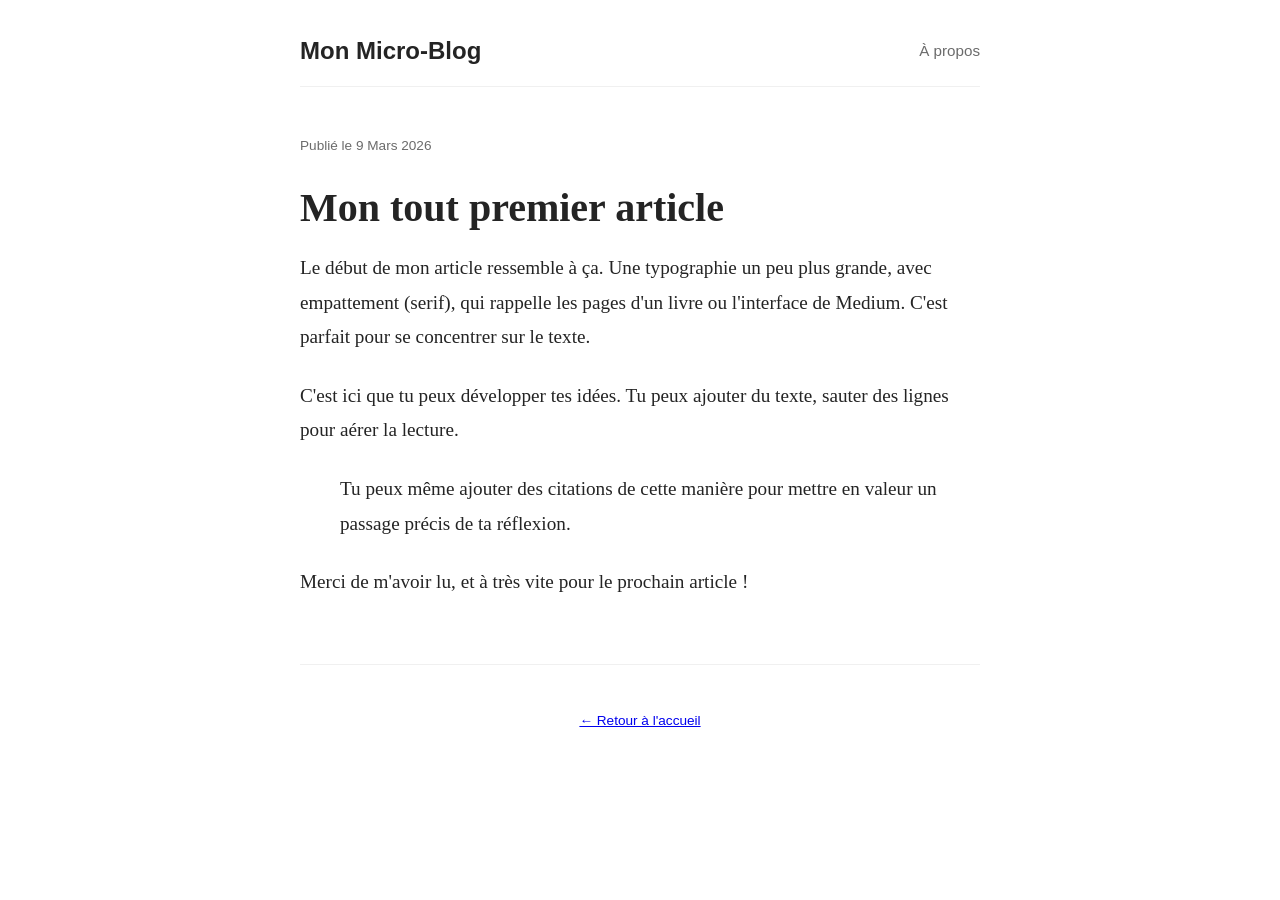
==== article-1.html @ fb7dea21 "Add files via upload" ====
<!DOCTYPE html>
<html lang="fr">
<head>
    <meta charset="UTF-8">
    <meta name="viewport" content="width=device-width, initial-scale=1.0">
    <title>Mon tout premier article - Mon Micro-Blog</title>
    <link rel="stylesheet" href="style.css">
</head>
<body>
    <div class="container">
        <header>
            <h1><a href="index.html">Mon Micro-Blog</a></h1>
            <nav>
                <a href="index.html#about">À propos</a>
            </nav>
        </header>

        <main class="article-content">
            <div class="post-meta">Publié le 9 Mars 2026</div>
            <h1>Mon tout premier article</h1>
            
            <p>Le début de mon article ressemble à ça. Une typographie un peu plus grande, avec empattement (serif), qui rappelle les pages d'un livre ou l'interface de Medium. C'est parfait pour se concentrer sur le texte.</p>

            <p>C'est ici que tu peux développer tes idées. Tu peux ajouter du texte, sauter des lignes pour aérer la lecture.</p>

            <blockquote>
                <p>Tu peux même ajouter des citations de cette manière pour mettre en valeur un passage précis de ta réflexion.</p>
            </blockquote>

            <p>Merci de m'avoir lu, et à très vite pour le prochain article !</p>
        </main>

        <footer>
            <p><a href="index.html">← Retour à l'accueil</a></p>
        </footer>
    </div>
</body>
</html>
---- style.css ----
/* style.css */
:root {
    --text-color: #242424;
    --meta-color: #6B6B6B;
    --bg-color: #FFFFFF;
    --link-color: #1A8917; /* Vert façon Medium */
}

body {
    font-family: -apple-system, BlinkMacSystemFont, "Segoe UI", Roboto, Helvetica, Arial, sans-serif;
    color: var(--text-color);
    background-color: var(--bg-color);
    line-height: 1.6;
    margin: 0;
    padding: 0;
}

/* Conteneur principal centré */
.container {
    max-width: 680px; /* Largeur idéale pour la lecture */
    margin: 0 auto;
    padding: 2rem 1.5rem;
}

header {
    display: flex;
    justify-content: space-between;
    align-items: center;
    border-bottom: 1px solid #f0f0f0;
    padding-bottom: 1rem;
    margin-bottom: 3rem;
}

header h1 {
    font-size: 1.5rem;
    margin: 0;
}

header h1 a {
    text-decoration: none;
    color: var(--text-color);
}

nav a {
    text-decoration: none;
    color: var(--meta-color);
    margin-left: 1rem;
    font-size: 0.95rem;
}

nav a:hover {
    color: var(--text-color);
}

/* Articles sur l'accueil */
.post-preview {
    margin-bottom: 3rem;
}

.post-meta {
    font-size: 0.85rem;
    color: var(--meta-color);
    margin-bottom: 0.5rem;
}

.post-preview h2 {
    font-size: 1.8rem;
    margin: 0 0 0.5rem 0;
    font-family: Georgia, Cambria, "Times New Roman", Times, serif; /* Typo serif pour les titres d'articles */
}

.post-preview a {
    text-decoration: none;
    color: var(--text-color);
}

.post-preview p {
    color: var(--meta-color);
    font-size: 1.1rem;
    margin-top: 0;
}

/* Section À propos */
.about-section {
    background-color: #f9f9f9;
    padding: 2rem;
    border-radius: 8px;
    margin-top: 4rem;
}

.about-section h2 {
    margin-top: 0;
    font-size: 1.2rem;
}

/* Page Article */
.article-content h1 {
    font-family: Georgia, Cambria, "Times New Roman", Times, serif;
    font-size: 2.5rem;
    line-height: 1.2;
    margin-bottom: 0.5rem;
}

.article-content p {
    font-family: Georgia, Cambria, "Times New Roman", Times, serif;
    font-size: 1.2rem;
    line-height: 1.8;
    margin-bottom: 1.5rem;
}

footer {
    text-align: center;
    margin-top: 4rem;
    padding-top: 2rem;
    border-top: 1px solid #f0f0f0;
    color: var(--meta-color);
    font-size: 0.85rem;
}
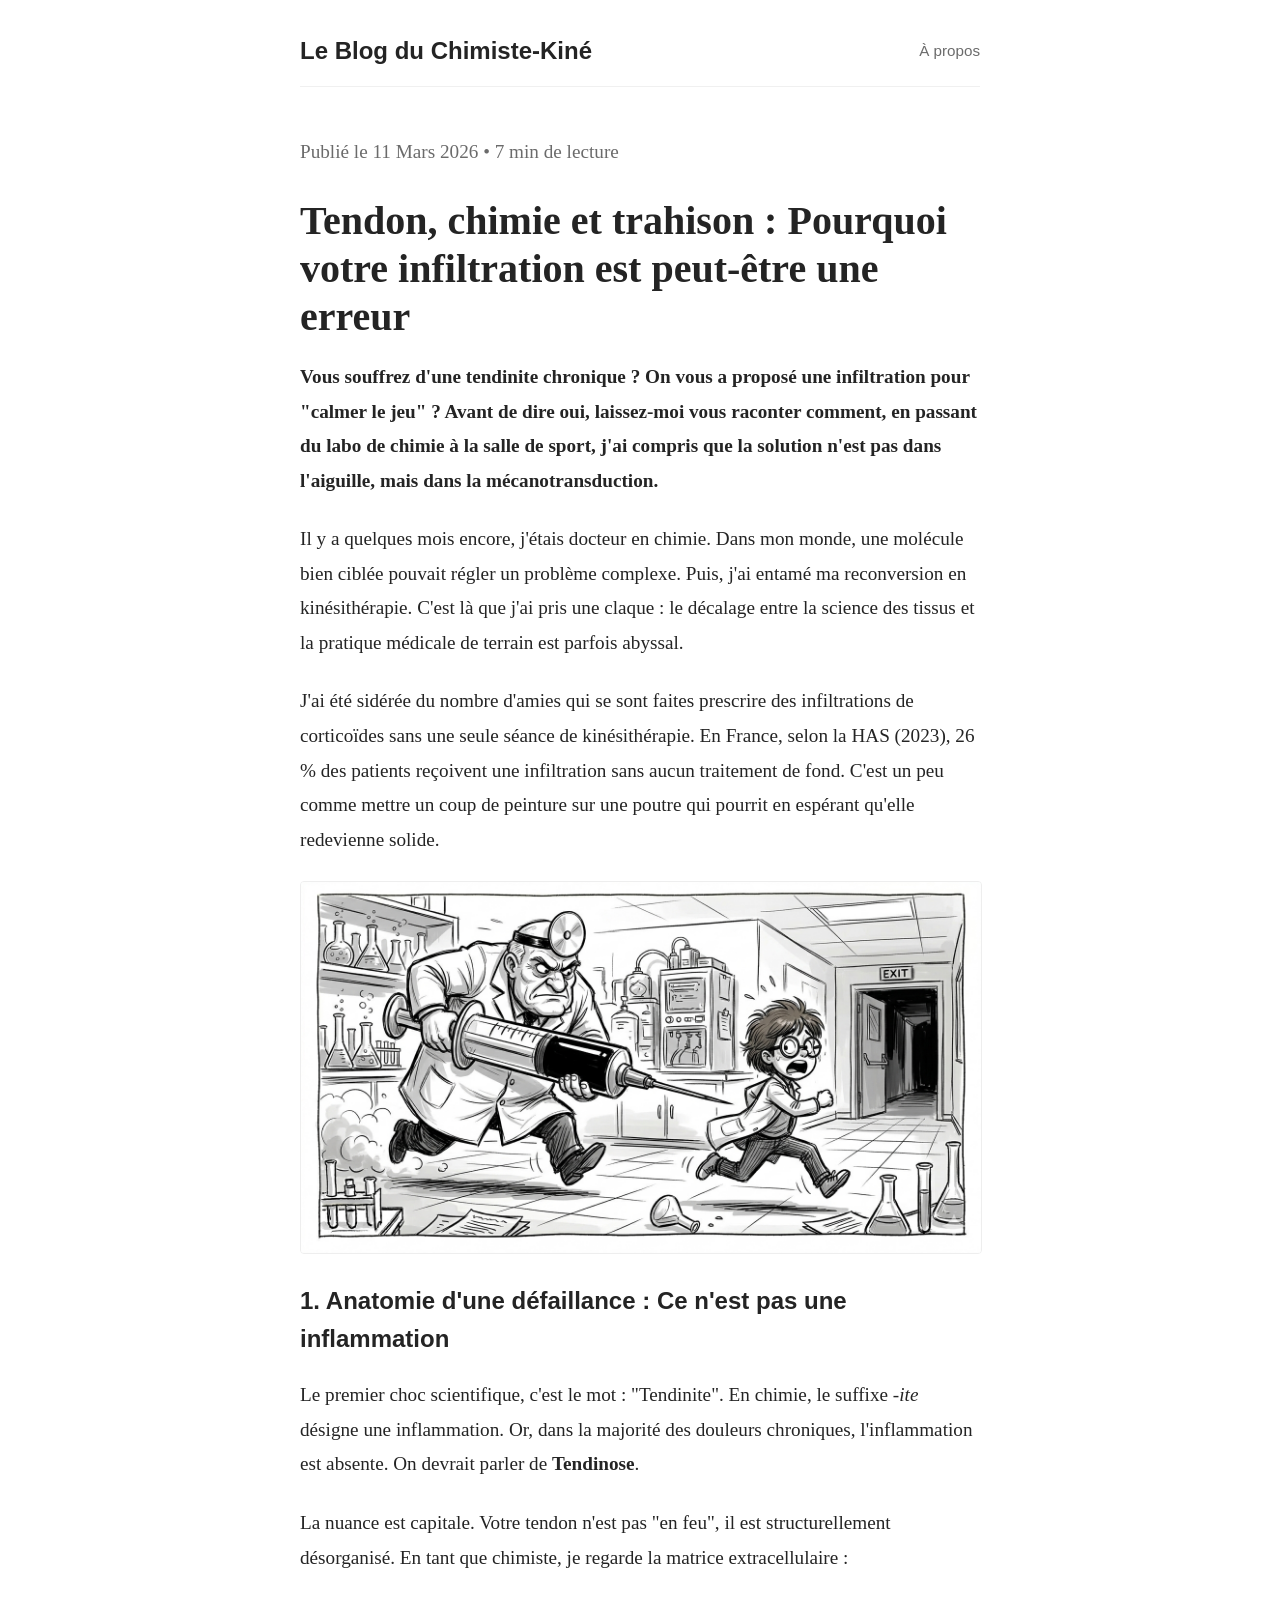
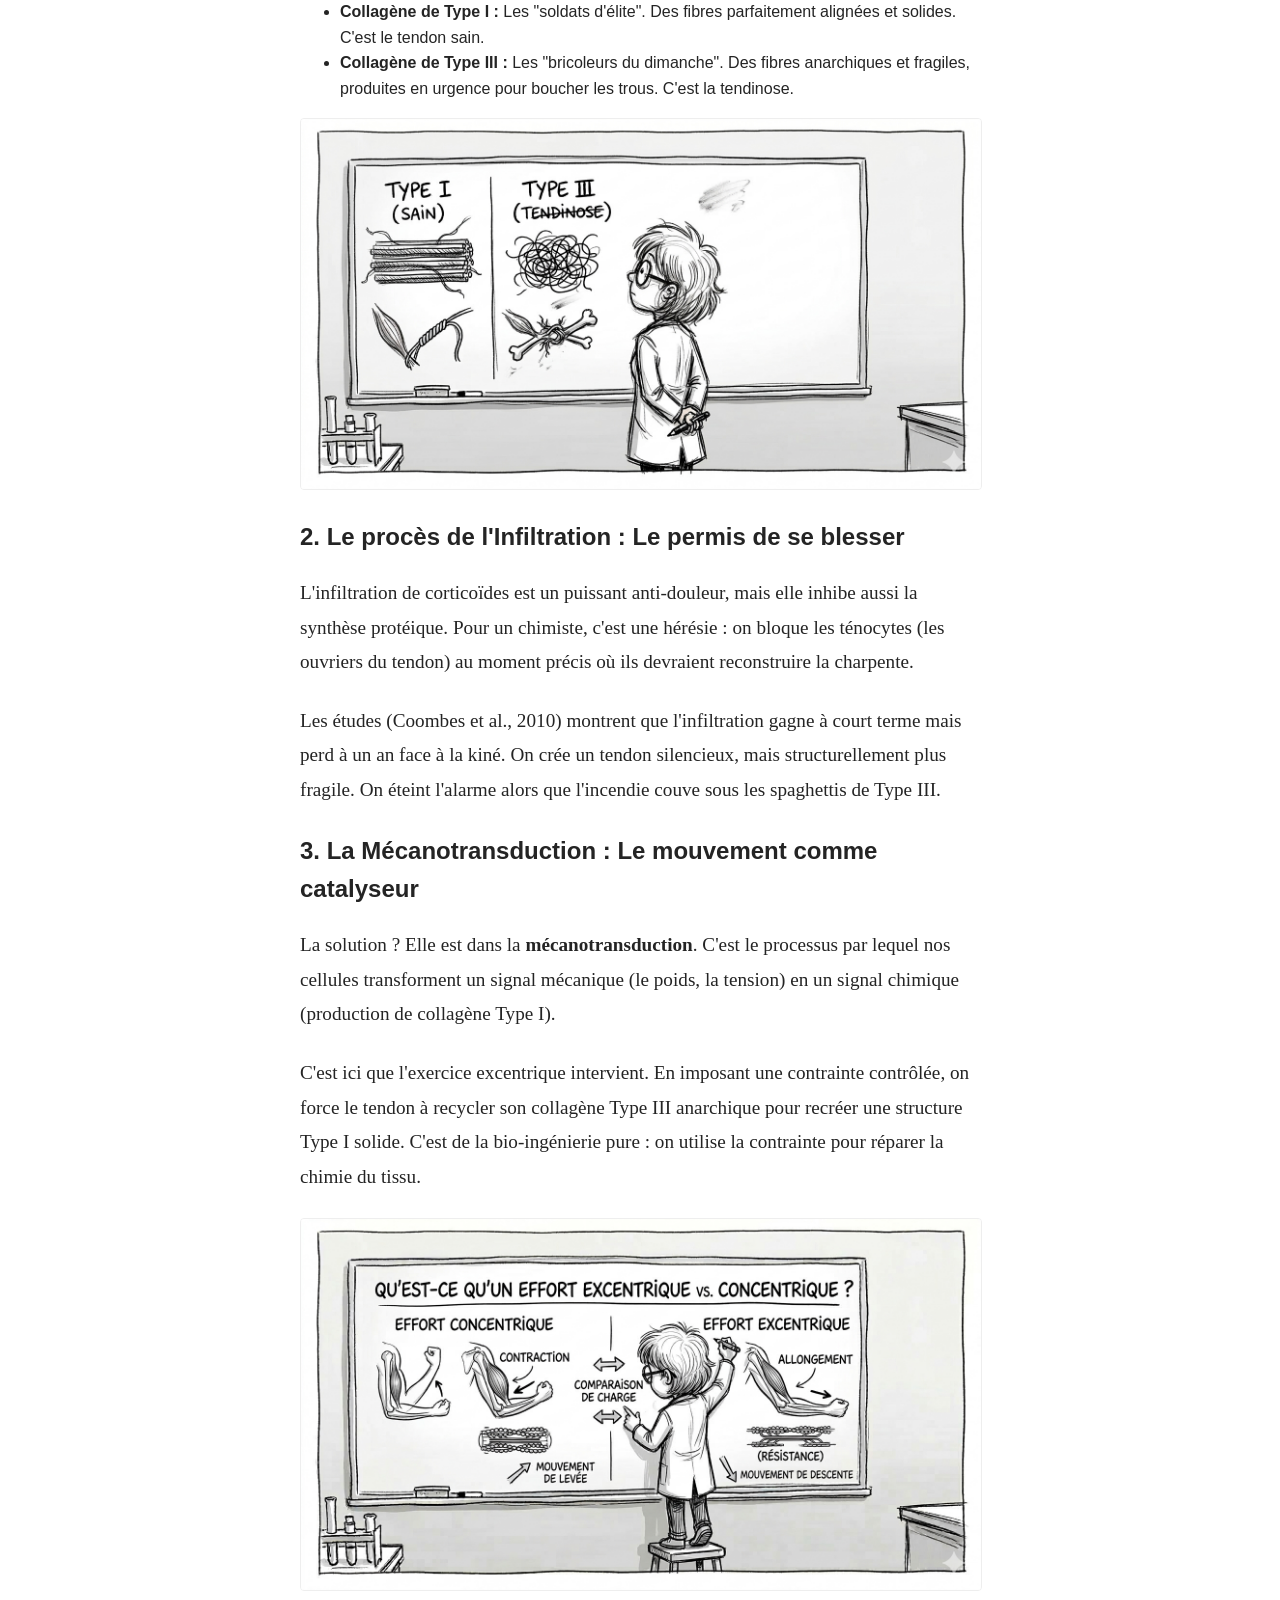
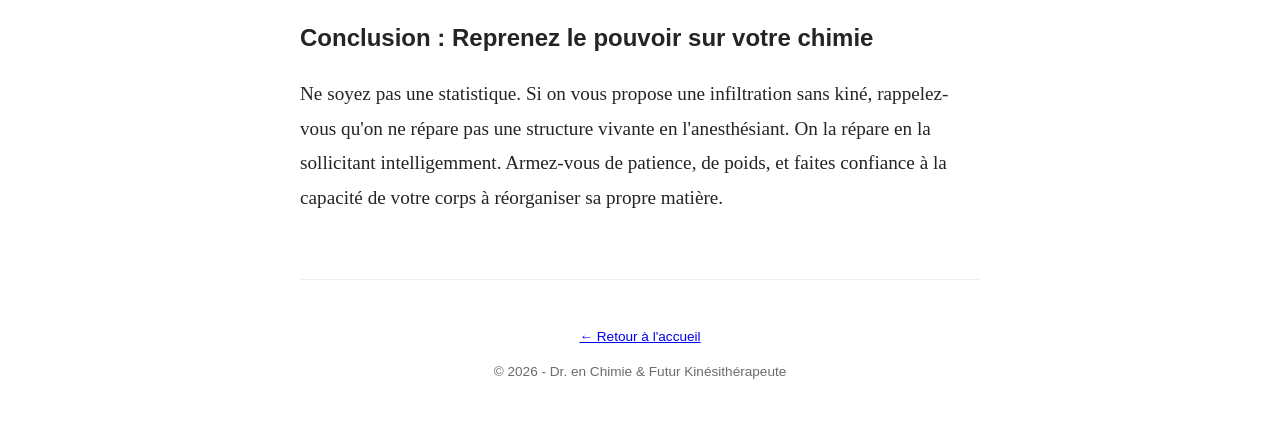
==== commit ec7d7aeb: "Add files via upload" ====
--- a/article-1.html
+++ b/article-1.html
@@ -3,35 +3,67 @@
 <head>
     <meta charset="UTF-8">
     <meta name="viewport" content="width=device-width, initial-scale=1.0">
-    <title>Mon tout premier article - Mon Micro-Blog</title>
+    <title>Tendinite ou Tendinose ? - Le Blog du Chimiste-Kiné</title>
     <link rel="stylesheet" href="style.css">
 </head>
 <body>
     <div class="container">
         <header>
-            <h1><a href="index.html">Mon Micro-Blog</a></h1>
+            <h1><a href="index.html">Le Blog du Chimiste-Kiné</a></h1>
             <nav>
                 <a href="index.html#about">À propos</a>
             </nav>
         </header>
 
         <main class="article-content">
-            <div class="post-meta">Publié le 9 Mars 2026</div>
-            <h1>Mon tout premier article</h1>
+            <p class="post-meta">Publié le 11 Mars 2026 • 7 min de lecture</p>
+            <h1>Tendon, chimie et trahison : Pourquoi votre infiltration est peut-être une erreur</h1>
             
-            <p>Le début de mon article ressemble à ça. Une typographie un peu plus grande, avec empattement (serif), qui rappelle les pages d'un livre ou l'interface de Medium. C'est parfait pour se concentrer sur le texte.</p>
+            <p><strong>Vous souffrez d'une tendinite chronique ? On vous a proposé une infiltration pour "calmer le jeu" ? Avant de dire oui, laissez-moi vous raconter comment, en passant du labo de chimie à la salle de sport, j'ai compris que la solution n'est pas dans l'aiguille, mais dans la mécanotransduction.</strong></p>
 
-            <p>C'est ici que tu peux développer tes idées. Tu peux ajouter du texte, sauter des lignes pour aérer la lecture.</p>
+            <p>Il y a quelques mois encore, j'étais docteur en chimie. Dans mon monde, une molécule bien ciblée pouvait régler un problème complexe. Puis, j'ai entamé ma reconversion en kinésithérapie. C'est là que j'ai pris une claque : le décalage entre la science des tissus et la pratique médicale de terrain est parfois abyssal.</p>
 
-            <blockquote>
-                <p>Tu peux même ajouter des citations de cette manière pour mettre en valeur un passage précis de ta réflexion.</p>
-            </blockquote>
+            <p>J'ai été sidérée du nombre d'amies qui se sont faites prescrire des infiltrations de corticoïdes sans une seule séance de kinésithérapie. En France, selon la HAS (2023), 26 % des patients reçoivent une infiltration sans aucun traitement de fond. C'est un peu comme mettre un coup de peinture sur une poutre qui pourrit en espérant qu'elle redevienne solide.</p>
 
-            <p>Merci de m'avoir lu, et à très vite pour le prochain article !</p>
+            <div class="stripe-comic">
+                <img src="stripe_docteur_seringue.png" alt="Stripe : Le docteur et la seringue magique" style="width:100%; border: 1px solid #eee; border-radius: 4px;">
+            </div>
+
+            <h2>1. Anatomie d'une défaillance : Ce n'est pas une inflammation</h2>
+            <p>Le premier choc scientifique, c'est le mot : "Tendinite". En chimie, le suffixe <em>-ite</em> désigne une inflammation. Or, dans la majorité des douleurs chroniques, l'inflammation est absente. On devrait parler de <strong>Tendinose</strong>.</p>
+            
+            <p>La nuance est capitale. Votre tendon n'est pas "en feu", il est structurellement désorganisé. En tant que chimiste, je regarde la matrice extracellulaire :</p>
+            
+            <ul>
+                <li><strong>Collagène de Type I :</strong> Les "soldats d'élite". Des fibres parfaitement alignées et solides. C'est le tendon sain.</li>
+                <li><strong>Collagène de Type III :</strong> Les "bricoleurs du dimanche". Des fibres anarchiques et fragiles, produites en urgence pour boucher les trous. C'est la tendinose.</li>
+            </ul>
+
+            <div class="stripe-comic">
+                <img src="stripe_collagene.png" alt="Schéma collagène Type I vs III" style="width:100%; border: 1px solid #eee; border-radius: 4px;">
+            </div>
+
+            <h2>2. Le procès de l'Infiltration : Le permis de se blesser</h2>
+            <p>L'infiltration de corticoïdes est un puissant anti-douleur, mais elle inhibe aussi la synthèse protéique. Pour un chimiste, c'est une hérésie : on bloque les ténocytes (les ouvriers du tendon) au moment précis où ils devraient reconstruire la charpente.</p>
+            
+            <p>Les études (Coombes et al., 2010) montrent que l'infiltration gagne à court terme mais perd à un an face à la kiné. On crée un tendon silencieux, mais structurellement plus fragile. On éteint l'alarme alors que l'incendie couve sous les spaghettis de Type III.</p>
+
+            <h2>3. La Mécanotransduction : Le mouvement comme catalyseur</h2>
+            <p>La solution ? Elle est dans la <strong>mécanotransduction</strong>. C'est le processus par lequel nos cellules transforment un signal mécanique (le poids, la tension) en un signal chimique (production de collagène Type I).</p>
+            
+            <p>C'est ici que l'exercice excentrique intervient. En imposant une contrainte contrôlée, on force le tendon à recycler son collagène Type III anarchique pour recréer une structure Type I solide. C'est de la bio-ingénierie pure : on utilise la contrainte pour réparer la chimie du tissu.</p>
+
+            <div class="stripe-comic">
+                 <img src="stripe_exercice_excentrique.png" alt="Stripe : Le tendon qui s'entraîne" style="width:100%; border: 1px solid #eee; border-radius: 4px;">
+            </div>
+
+            <h2>Conclusion : Reprenez le pouvoir sur votre chimie</h2>
+            <p>Ne soyez pas une statistique. Si on vous propose une infiltration sans kiné, rappelez-vous qu'on ne répare pas une structure vivante en l'anesthésiant. On la répare en la sollicitant intelligemment. Armez-vous de patience, de poids, et faites confiance à la capacité de votre corps à réorganiser sa propre matière.</p>
         </main>
 
         <footer>
             <p><a href="index.html">← Retour à l'accueil</a></p>
+            <p>&copy; 2026 - Dr. en Chimie & Futur Kinésithérapeute</p>
         </footer>
     </div>
 </body>
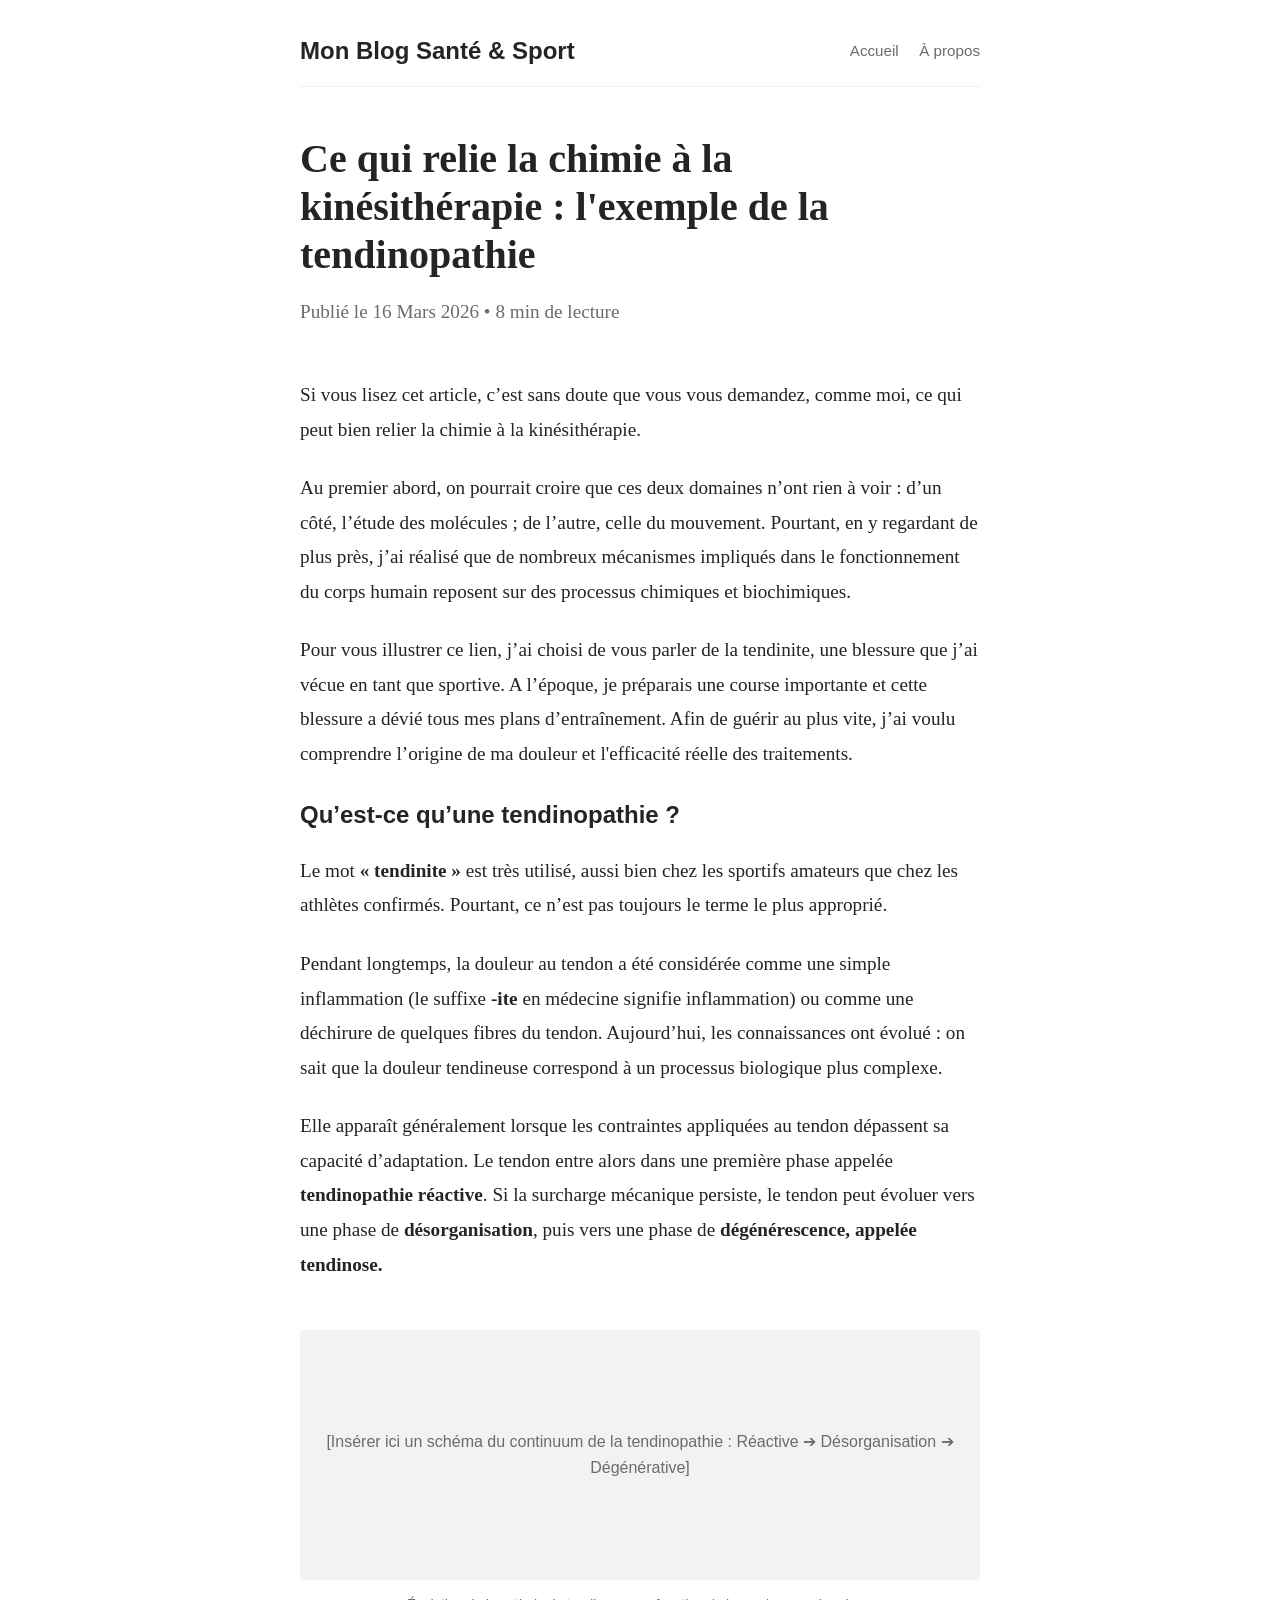
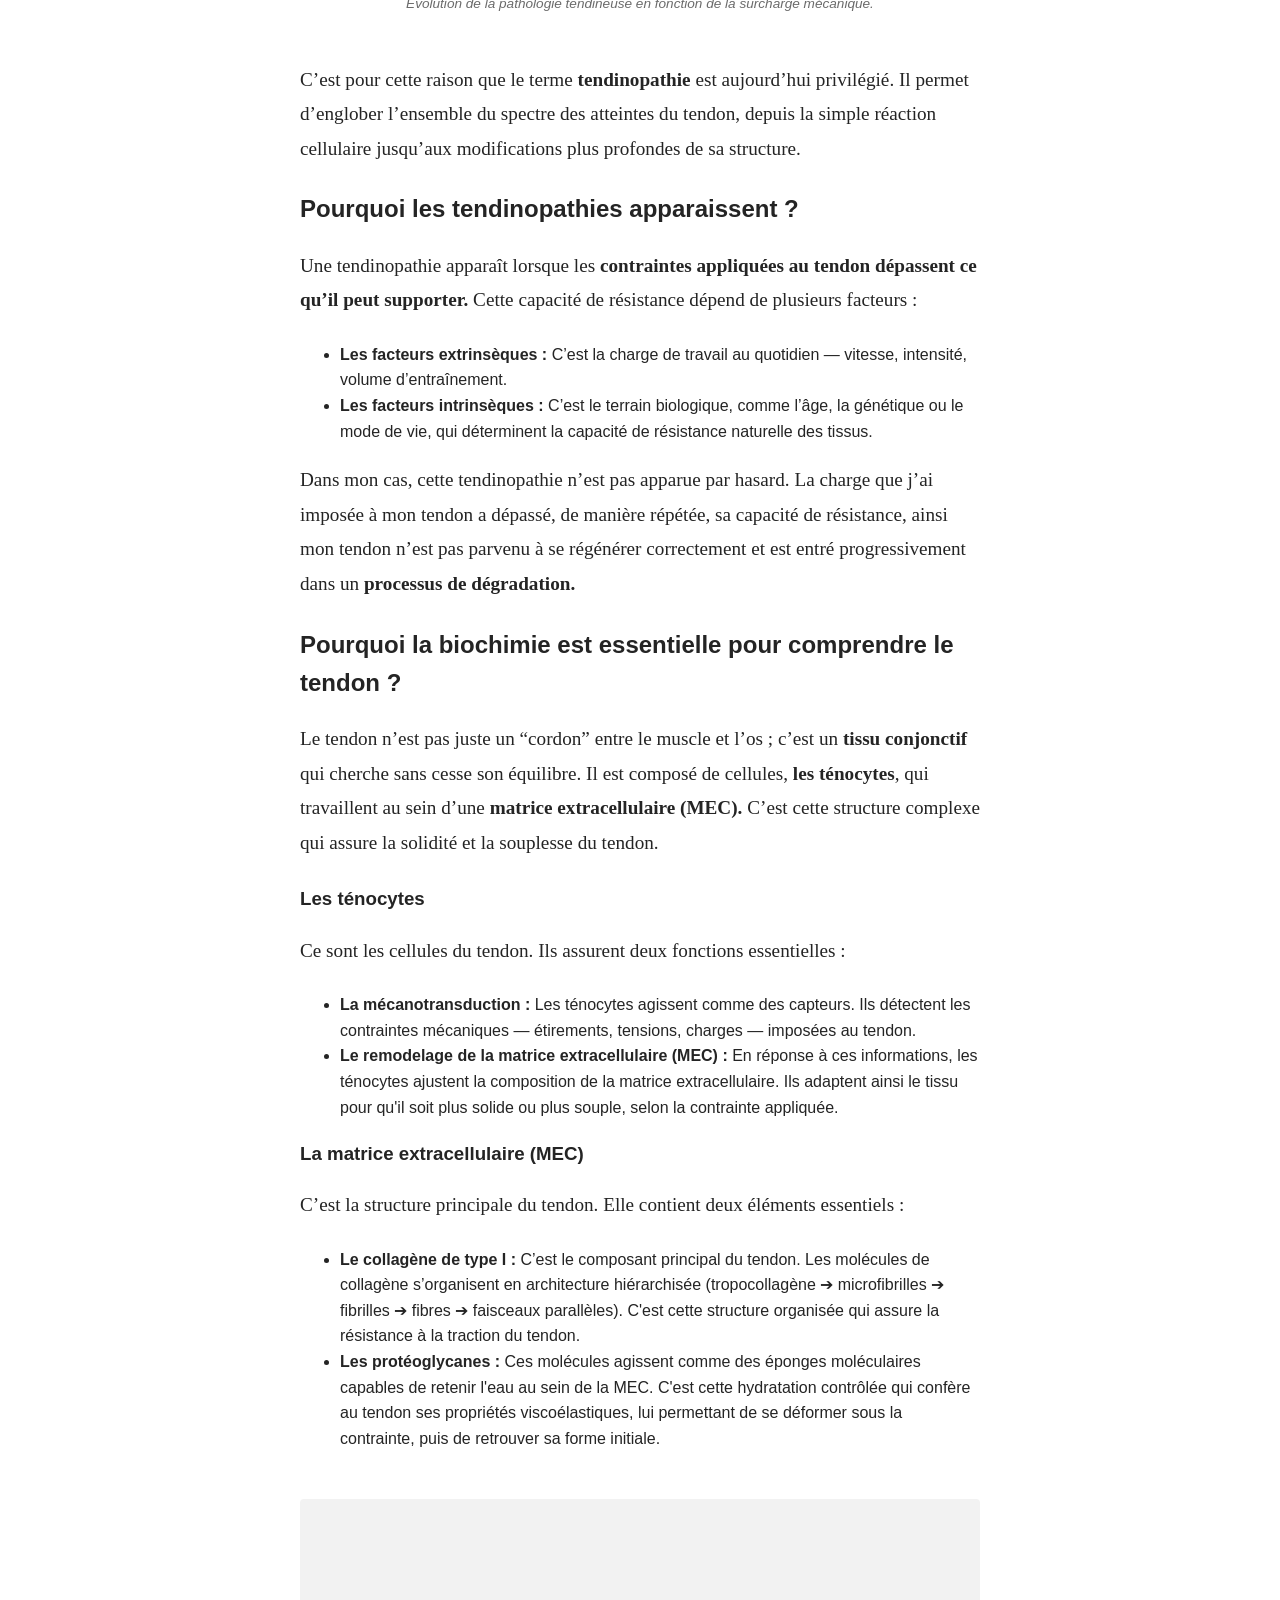
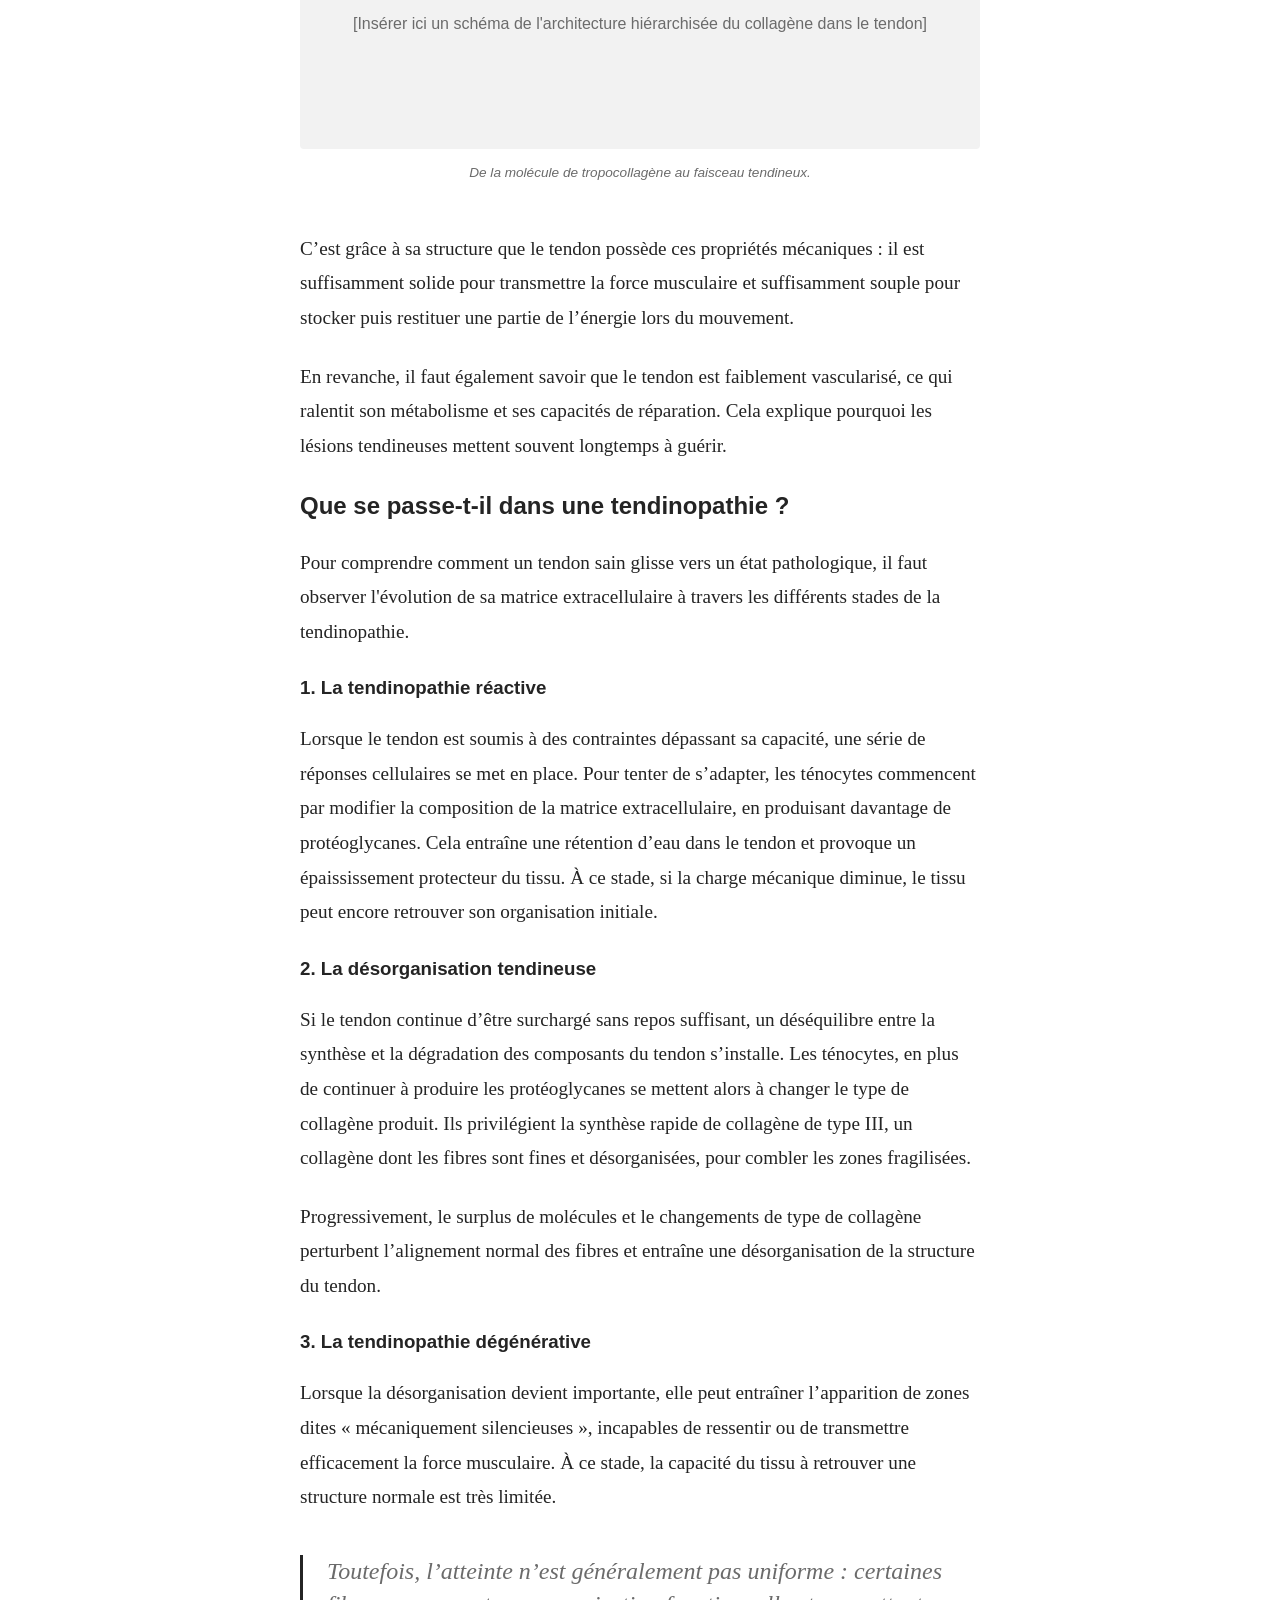
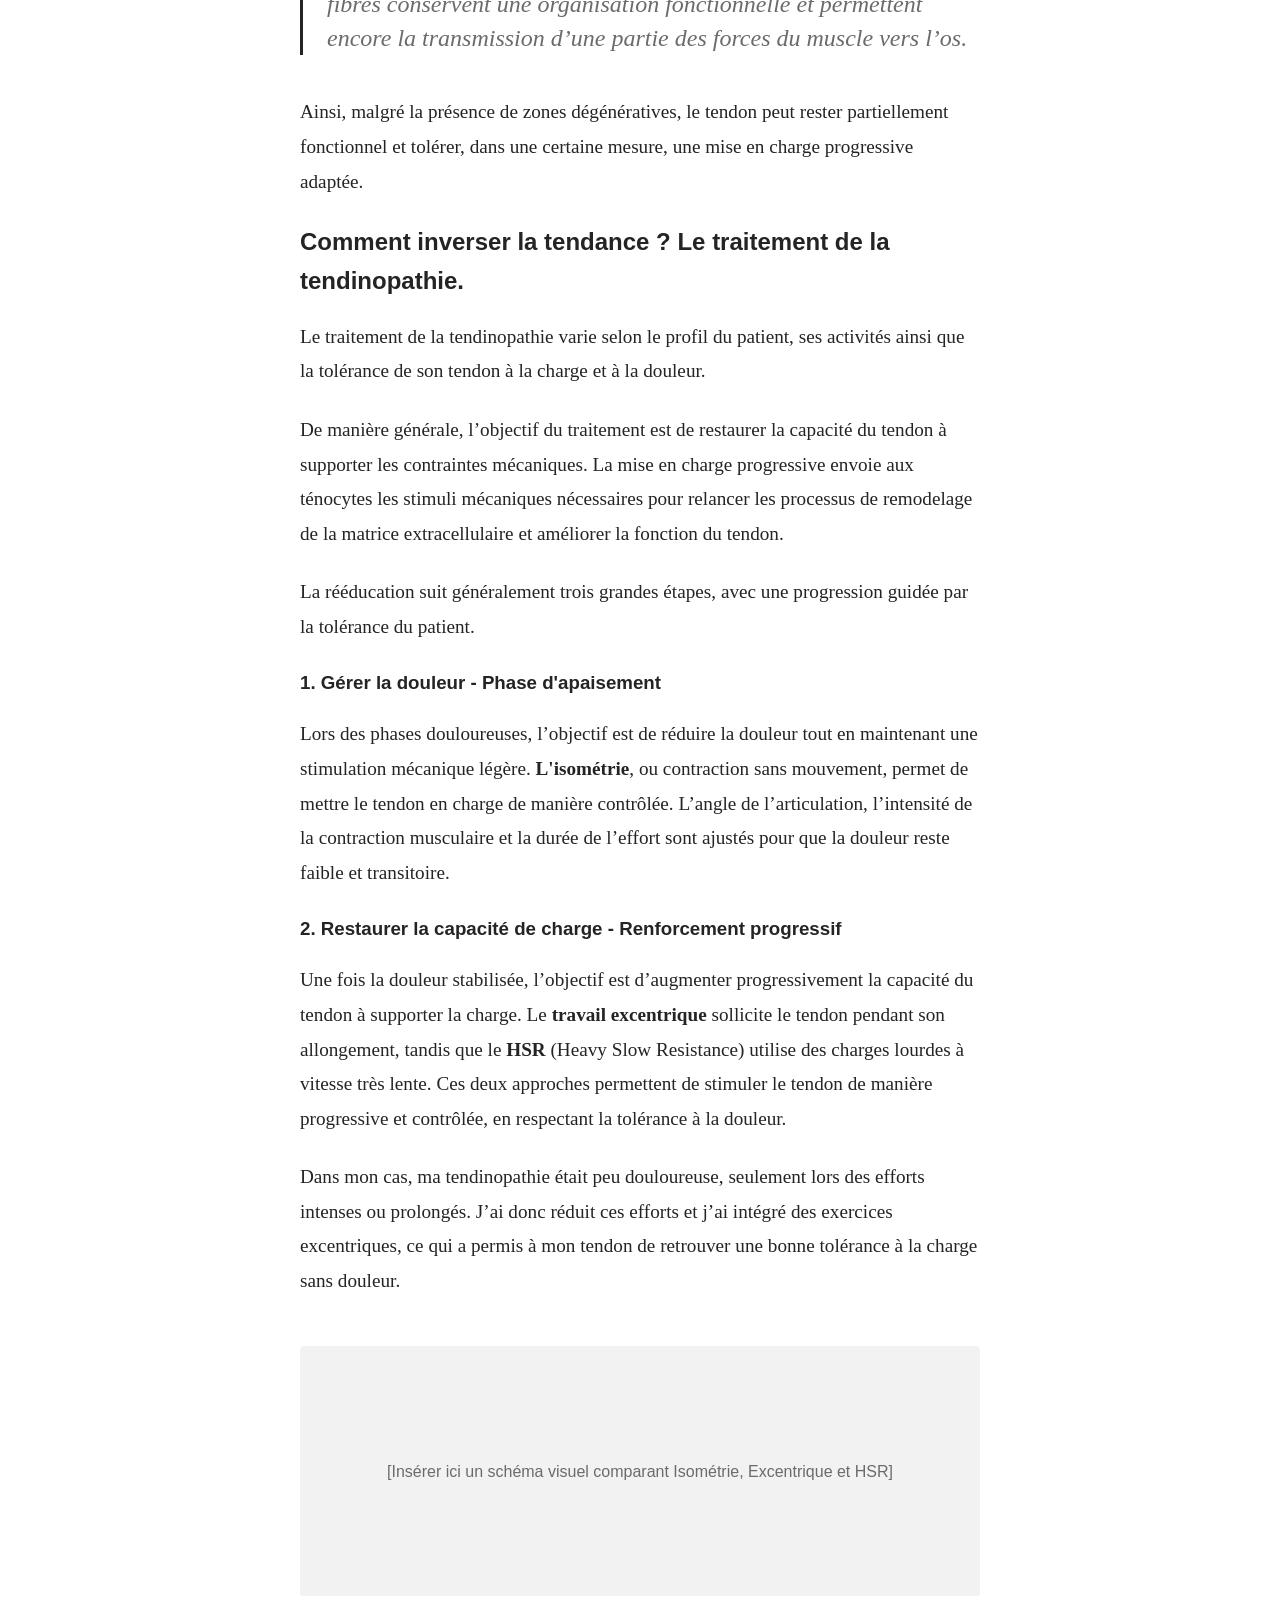
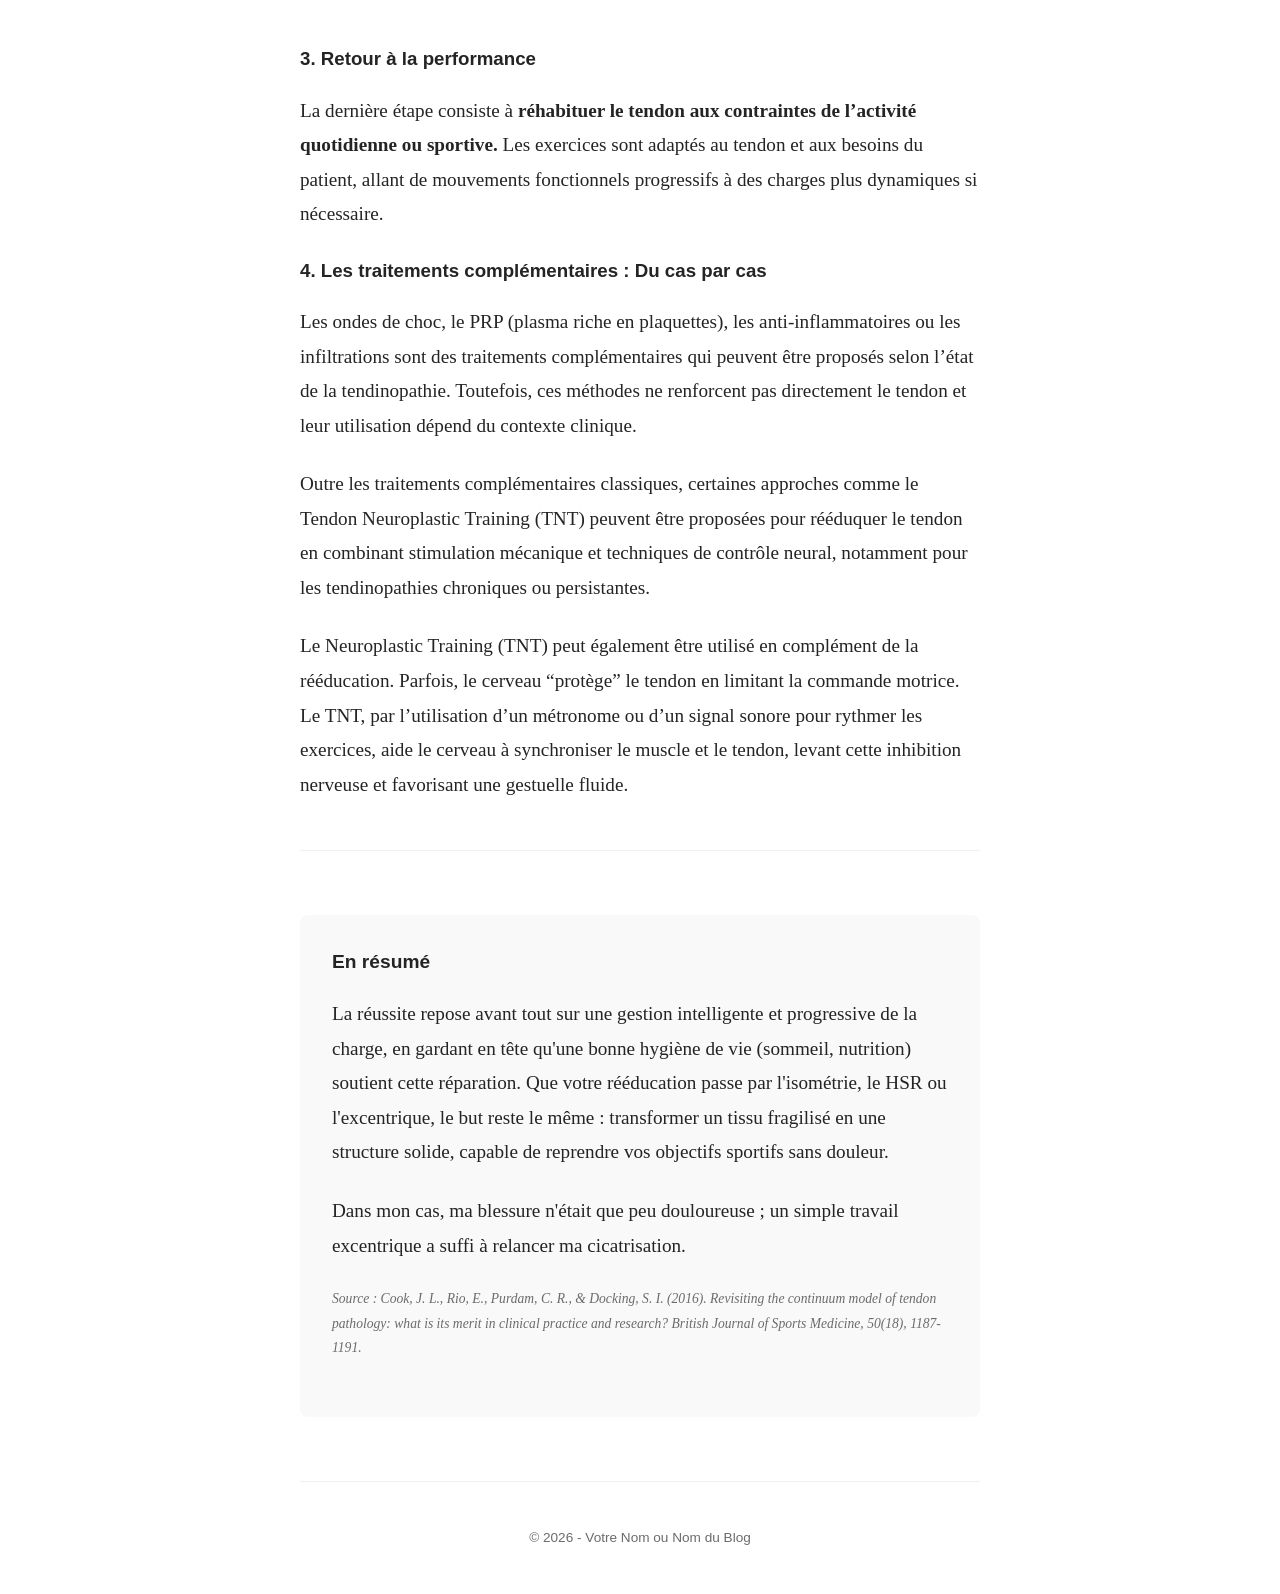
==== commit 5e77bf10: "Add files via upload" ====
--- a/article-1.html
+++ b/article-1.html
@@ -3,68 +3,165 @@
 <head>
     <meta charset="UTF-8">
     <meta name="viewport" content="width=device-width, initial-scale=1.0">
-    <title>Tendinite ou Tendinose ? - Le Blog du Chimiste-Kiné</title>
+    <title>Ce qui relie la chimie à la kinésithérapie : l'exemple de la tendinopathie</title>
     <link rel="stylesheet" href="style.css">
 </head>
 <body>
-    <div class="container">
-        <header>
-            <h1><a href="index.html">Le Blog du Chimiste-Kiné</a></h1>
-            <nav>
-                <a href="index.html#about">À propos</a>
-            </nav>
-        </header>
 
-        <main class="article-content">
-            <p class="post-meta">Publié le 11 Mars 2026 • 7 min de lecture</p>
-            <h1>Tendon, chimie et trahison : Pourquoi votre infiltration est peut-être une erreur</h1>
+<!DOCTYPE html>
+<html lang="fr">
+<head>
+    <meta charset="UTF-8">
+    <meta name="viewport" content="width=device-width, initial-scale=1.0">
+    <title>Ce qui relie la chimie à la kinésithérapie : l'exemple de la tendinopathie</title>
+    <link rel="stylesheet" href="style.css">
+</head>
+<body>
+
+<div class="container">
+    <header>
+        <h1><a href="#">Mon Blog Santé & Sport</a></h1>
+        <nav>
+            <a href="#">Accueil</a>
+            <a href="#">À propos</a>
+        </nav>
+    </header>
+
+    <article class="article-content">
+        <div class="post-preview" style="display: block; border: none; padding: 0;">
+            <h1>Ce qui relie la chimie à la kinésithérapie : l'exemple de la tendinopathie</h1>
+            <p class="post-meta" style="margin-top: 1rem;">Publié le 16 Mars 2026 • 8 min de lecture</p>
+        </div>
+
+        <p>Si vous lisez cet article, c’est sans doute que vous vous demandez, comme moi, ce qui peut bien relier la chimie à la kinésithérapie.</p>
+        
+        <p>Au premier abord, on pourrait croire que ces deux domaines n’ont rien à voir : d’un côté, l’étude des molécules ; de l’autre, celle du mouvement. Pourtant, en y regardant de plus près, j’ai réalisé que de nombreux mécanismes impliqués dans le fonctionnement du corps humain reposent sur des processus chimiques et biochimiques.</p>
+        <p>Pour vous illustrer ce lien, j’ai choisi de vous parler de la tendinite, une blessure que j’ai vécue en tant que sportive. A l’époque, je préparais une course importante et cette blessure a dévié tous mes plans d’entraînement. Afin de guérir au plus vite, j’ai voulu comprendre l’origine de ma douleur et l'efficacité réelle des traitements.</p>
+
+        <h2>Qu’est-ce qu’une tendinopathie ?</h2>
+        
+        <p>Le mot <b>« tendinite »</b> est très utilisé, aussi bien chez les sportifs amateurs que chez les athlètes confirmés. Pourtant, ce n’est pas toujours le terme le plus approprié.</p>
+        
+        <p>Pendant longtemps, la douleur au tendon a été considérée comme une simple inflammation (le suffixe <b>-ite</b> en médecine signifie inflammation) ou comme une déchirure de quelques fibres du tendon. Aujourd’hui, les connaissances ont évolué : on sait que la douleur tendineuse correspond à un processus biologique plus complexe.</p>
+        
+        <p>Elle apparaît généralement lorsque les contraintes appliquées au tendon dépassent sa capacité d’adaptation. Le tendon entre alors dans une première phase appelée <b>tendinopathie réactive</b>. Si la surcharge mécanique persiste, le tendon peut évoluer vers une phase de <b>désorganisation</b>, puis vers une phase de <b>dégénérescence, appelée tendinose.</b></p>
+        
+        <figure style="margin: 3rem 0; text-align: center;">
+            <div style="background-color: #f2f2f2; width: 100%; height: 250px; display: flex; align-items: center; justify-content: center; border-radius: 4px; color: #6B6B6B;">
+                [Insérer ici un schéma du continuum de la tendinopathie : Réactive ➔ Désorganisation ➔ Dégénérative]
+            </div>
+            <figcaption style="font-size: 0.85rem; color: #6B6B6B; margin-top: 0.8rem; font-style: italic;">Évolution de la pathologie tendineuse en fonction de la surcharge mécanique.</figcaption>
+        </figure>
+
+        <p>C’est pour cette raison que le terme <b>tendinopathie</b> est aujourd’hui privilégié. Il permet d’englober l’ensemble du spectre des atteintes du tendon, depuis la simple réaction cellulaire jusqu’aux modifications plus profondes de sa structure.</p>
+
+        <h2>Pourquoi les tendinopathies apparaissent ?</h2>
+        
+        <p>Une tendinopathie apparaît lorsque les <b>contraintes appliquées au tendon dépassent ce qu’il peut supporter.</b> Cette capacité de résistance dépend de plusieurs facteurs :</p>
+
+        <ul>
+            <li><strong>Les facteurs extrinsèques :</strong> C’est la charge de travail au quotidien — vitesse, intensité, volume d’entraînement.</li>
+            <li><strong>Les facteurs intrinsèques :</strong> C’est le terrain biologique, comme l’âge, la génétique ou le mode de vie, qui déterminent la capacité de résistance naturelle des tissus.</li>
+        </ul>
+
+        <p>Dans mon cas, cette tendinopathie n’est pas apparue par hasard. La charge que j’ai imposée à mon tendon a dépassé, de manière répétée, sa capacité de résistance, ainsi mon tendon n’est pas parvenu à se régénérer correctement et est entré progressivement dans un <b>processus de dégradation.</b></p>
+
+        <h2>Pourquoi la biochimie est essentielle pour comprendre le tendon ?</h2>
+        
+        <p>Le tendon n’est pas juste un “cordon” entre le muscle et l’os ; c’est un <b>tissu conjonctif</b> qui cherche sans cesse son équilibre. Il est composé de cellules, <b>les ténocytes</b>, qui travaillent au sein d’une <b>matrice extracellulaire (MEC).</b> C’est cette structure complexe qui assure la solidité et la souplesse du tendon.</p>
+
+        <h3>Les ténocytes</h3>
+        <p>Ce sont les cellules du tendon. Ils assurent deux fonctions essentielles :</p>
+        <ul>
+            <li><strong>La mécanotransduction :</strong> Les ténocytes agissent comme des capteurs. Ils détectent les contraintes mécaniques — étirements, tensions, charges — imposées au tendon.</li>
+            <li><strong>Le remodelage de la matrice extracellulaire (MEC) :</strong> En réponse à ces informations, les ténocytes ajustent la composition de la matrice extracellulaire. Ils adaptent ainsi le tissu pour qu'il soit plus solide ou plus souple, selon la contrainte appliquée.</li>
+        </ul>
+
+        <h3>La matrice extracellulaire (MEC)</h3>
+        <p>C’est la structure principale du tendon. Elle contient deux éléments essentiels :</p>
+
+        <ul>
+            <li><strong>Le collagène de type I :</strong> C’est le composant principal du tendon. Les molécules de collagène s’organisent en architecture hiérarchisée (tropocollagène ➔ microfibrilles ➔ fibrilles ➔ fibres ➔ faisceaux parallèles). C'est cette structure organisée qui assure la résistance à la traction du tendon.</li>
+            <li><strong>Les protéoglycanes :</strong> Ces molécules agissent comme des éponges moléculaires capables de retenir l'eau au sein de la MEC. C'est cette hydratation contrôlée qui confère au tendon ses propriétés viscoélastiques, lui permettant de se déformer sous la contrainte, puis de retrouver sa forme initiale.</li>
+        </ul>
+
+        <figure style="margin: 3rem 0; text-align: center;">
+            <div style="background-color: #f2f2f2; width: 100%; height: 250px; display: flex; align-items: center; justify-content: center; border-radius: 4px; color: #6B6B6B;">
+                [Insérer ici un schéma de l'architecture hiérarchisée du collagène dans le tendon]
+            </div>
+            <figcaption style="font-size: 0.85rem; color: #6B6B6B; margin-top: 0.8rem; font-style: italic;">De la molécule de tropocollagène au faisceau tendineux.</figcaption>
+        </figure>
+
+        <p>C’est grâce à sa structure que le tendon possède ces propriétés mécaniques : il est suffisamment solide pour transmettre la force musculaire et suffisamment souple pour stocker puis restituer une partie de l’énergie lors du mouvement.</p>
+        <p>En revanche, il faut également savoir que le tendon est faiblement vascularisé, ce qui ralentit son métabolisme et ses capacités de réparation. Cela explique pourquoi les lésions tendineuses mettent souvent longtemps à guérir.</p>
+
+        <h2>Que se passe-t-il dans une tendinopathie ?</h2>
+        
+        <p>Pour comprendre comment un tendon sain glisse vers un état pathologique, il faut observer l'évolution de sa matrice extracellulaire à travers les différents stades de la tendinopathie.</p>
+
+        <h3>1. La tendinopathie réactive</h3>
+        <p>Lorsque le tendon est soumis à des contraintes dépassant sa capacité, une série de réponses cellulaires se met en place. Pour tenter de s’adapter, les ténocytes commencent par modifier la composition de la matrice extracellulaire, en produisant davantage de protéoglycanes. Cela entraîne une rétention d’eau dans le tendon et provoque un épaississement protecteur du tissu. À ce stade, si la charge mécanique diminue, le tissu peut encore retrouver son organisation initiale.</p>
+
+        <h3>2. La désorganisation tendineuse</h3>
+        <p>Si le tendon continue d’être surchargé sans repos suffisant, un déséquilibre entre la synthèse et la dégradation des composants du tendon s’installe. Les ténocytes, en plus de continuer à produire les protéoglycanes se mettent alors à changer le type de collagène produit. Ils privilégient la synthèse rapide de collagène de type III, un collagène dont les fibres sont fines et désorganisées, pour combler les zones fragilisées.</p>
+        <p>Progressivement, le surplus de molécules et le changements de type de collagène perturbent l’alignement normal des fibres et entraîne une désorganisation de la structure du tendon.</p>
+
+        <h3>3. La tendinopathie dégénérative</h3>
+        <p>Lorsque la désorganisation devient importante, elle peut entraîner l’apparition de zones dites « mécaniquement silencieuses », incapables de ressentir ou de transmettre efficacement la force musculaire. À ce stade, la capacité du tissu à retrouver une structure normale est très limitée.</p>
+        
+        <blockquote>
+            Toutefois, l’atteinte n’est généralement pas uniforme : certaines fibres conservent une organisation fonctionnelle et permettent encore la transmission d’une partie des forces du muscle vers l’os.
+        </blockquote>
+        
+        <p>Ainsi, malgré la présence de zones dégénératives, le tendon peut rester partiellement fonctionnel et tolérer, dans une certaine mesure, une mise en charge progressive adaptée.</p>
+
+        <h2>Comment inverser la tendance ? Le traitement de la tendinopathie.</h2>
+        
+        <p>Le traitement de la tendinopathie varie selon le profil du patient, ses activités ainsi que la tolérance de son tendon à la charge et à la douleur.</p>
+        <p>De manière générale, l’objectif du traitement est de restaurer la capacité du tendon à supporter les contraintes mécaniques. La mise en charge progressive envoie aux ténocytes les stimuli mécaniques nécessaires pour relancer les processus de remodelage de la matrice extracellulaire et améliorer la fonction du tendon.</p>
+        <p>La rééducation suit généralement trois grandes étapes, avec une progression guidée par la tolérance du patient.</p>
+
+        <h3>1. Gérer la douleur - Phase d'apaisement</h3>
+        <p>Lors des phases douloureuses, l’objectif est de réduire la douleur tout en maintenant une stimulation mécanique légère. <b>L'isométrie</b>, ou contraction sans mouvement, permet de mettre le tendon en charge de manière contrôlée. L’angle de l’articulation, l’intensité de la contraction musculaire et la durée de l’effort sont ajustés pour que la douleur reste faible et transitoire.</p>
+
+        <h3>2. Restaurer la capacité de charge - Renforcement progressif</h3>
+        <p>Une fois la douleur stabilisée, l’objectif est d’augmenter progressivement la capacité du tendon à supporter la charge. Le <b>travail excentrique</b> sollicite le tendon pendant son allongement, tandis que le <b>HSR</b> (Heavy Slow Resistance) utilise des charges lourdes à vitesse très lente. Ces deux approches permettent de stimuler le tendon de manière progressive et contrôlée, en respectant la tolérance à la douleur.</p>
+        
+        <p>Dans mon cas, ma tendinopathie était peu douloureuse, seulement lors des efforts intenses ou prolongés. J’ai donc réduit ces efforts et j’ai intégré des exercices excentriques, ce qui a permis à mon tendon de retrouver une bonne tolérance à la charge sans douleur.</p>
+
+        <figure style="margin: 3rem 0; text-align: center;">
+            <div style="background-color: #f2f2f2; width: 100%; height: 250px; display: flex; align-items: center; justify-content: center; border-radius: 4px; color: #6B6B6B;">
+                [Insérer ici un schéma visuel comparant Isométrie, Excentrique et HSR]
+            </div>
+        </figure>
+
+        <h3>3. Retour à la performance</h3>
+        <p>La dernière étape consiste à <b>réhabituer le tendon aux contraintes de l’activité quotidienne ou sportive.</b> Les exercices sont adaptés au tendon et aux besoins du patient, allant de mouvements fonctionnels progressifs à des charges plus dynamiques si nécessaire.</p>
+
+        <h3>4. Les traitements complémentaires : Du cas par cas</h3>
+        <p>Les ondes de choc, le PRP (plasma riche en plaquettes), les anti-inflammatoires ou les infiltrations sont des traitements complémentaires qui peuvent être proposés selon l’état de la tendinopathie. Toutefois, ces méthodes ne renforcent pas directement le tendon et leur utilisation dépend du contexte clinique.</p>
+        
+        <p>Outre les traitements complémentaires classiques, certaines approches comme le Tendon Neuroplastic Training (TNT) peuvent être proposées pour rééduquer le tendon en combinant stimulation mécanique et techniques de contrôle neural, notamment pour les tendinopathies chroniques ou persistantes.</p>
+        
+        <p>Le Neuroplastic Training (TNT) peut également être utilisé en complément de la rééducation. Parfois, le cerveau “protège” le tendon en limitant la commande motrice. Le TNT, par l’utilisation d’un métronome ou d’un signal sonore pour rythmer les exercices, aide le cerveau à synchroniser le muscle et le tendon, levant cette inhibition nerveuse et favorisant une gestuelle fluide.</p>
+
+        <hr style="border: 0; border-top: 1px solid #f0f0f0; margin: 3rem 0;">
+
+        <section class="about-section">
+            <h2>En résumé</h2>
+            <p>La réussite repose avant tout sur une gestion intelligente et progressive de la charge, en gardant en tête qu'une bonne hygiène de vie (sommeil, nutrition) soutient cette réparation. Que votre rééducation passe par l'isométrie, le HSR ou l'excentrique, le but reste le même : transformer un tissu fragilisé en une structure solide, capable de reprendre vos objectifs sportifs sans douleur.</p>
+            <p>Dans mon cas, ma blessure n'était que peu douloureuse ; un simple travail excentrique a suffi à relancer ma cicatrisation.</p>
             
-            <p><strong>Vous souffrez d'une tendinite chronique ? On vous a proposé une infiltration pour "calmer le jeu" ? Avant de dire oui, laissez-moi vous raconter comment, en passant du labo de chimie à la salle de sport, j'ai compris que la solution n'est pas dans l'aiguille, mais dans la mécanotransduction.</strong></p>
+            <p style="font-size: 0.85rem; color: var(--meta-color); margin-top: 1.5rem;">
+                <em>Source : Cook, J. L., Rio, E., Purdam, C. R., & Docking, S. I. (2016). Revisiting the continuum model of tendon pathology: what is its merit in clinical practice and research? British Journal of Sports Medicine, 50(18), 1187-1191.</em>
+            </p>
+        </section>
+    </article>
 
-            <p>Il y a quelques mois encore, j'étais docteur en chimie. Dans mon monde, une molécule bien ciblée pouvait régler un problème complexe. Puis, j'ai entamé ma reconversion en kinésithérapie. C'est là que j'ai pris une claque : le décalage entre la science des tissus et la pratique médicale de terrain est parfois abyssal.</p>
+    <footer>
+        <p>© 2026 - Votre Nom ou Nom du Blog</p>
+    </footer>
+</div>
 
-            <p>J'ai été sidérée du nombre d'amies qui se sont faites prescrire des infiltrations de corticoïdes sans une seule séance de kinésithérapie. En France, selon la HAS (2023), 26 % des patients reçoivent une infiltration sans aucun traitement de fond. C'est un peu comme mettre un coup de peinture sur une poutre qui pourrit en espérant qu'elle redevienne solide.</p>
-
-            <div class="stripe-comic">
-                <img src="stripe_docteur_seringue.png" alt="Stripe : Le docteur et la seringue magique" style="width:100%; border: 1px solid #eee; border-radius: 4px;">
-            </div>
-
-            <h2>1. Anatomie d'une défaillance : Ce n'est pas une inflammation</h2>
-            <p>Le premier choc scientifique, c'est le mot : "Tendinite". En chimie, le suffixe <em>-ite</em> désigne une inflammation. Or, dans la majorité des douleurs chroniques, l'inflammation est absente. On devrait parler de <strong>Tendinose</strong>.</p>
-            
-            <p>La nuance est capitale. Votre tendon n'est pas "en feu", il est structurellement désorganisé. En tant que chimiste, je regarde la matrice extracellulaire :</p>
-            
-            <ul>
-                <li><strong>Collagène de Type I :</strong> Les "soldats d'élite". Des fibres parfaitement alignées et solides. C'est le tendon sain.</li>
-                <li><strong>Collagène de Type III :</strong> Les "bricoleurs du dimanche". Des fibres anarchiques et fragiles, produites en urgence pour boucher les trous. C'est la tendinose.</li>
-            </ul>
-
-            <div class="stripe-comic">
-                <img src="stripe_collagene.png" alt="Schéma collagène Type I vs III" style="width:100%; border: 1px solid #eee; border-radius: 4px;">
-            </div>
-
-            <h2>2. Le procès de l'Infiltration : Le permis de se blesser</h2>
-            <p>L'infiltration de corticoïdes est un puissant anti-douleur, mais elle inhibe aussi la synthèse protéique. Pour un chimiste, c'est une hérésie : on bloque les ténocytes (les ouvriers du tendon) au moment précis où ils devraient reconstruire la charpente.</p>
-            
-            <p>Les études (Coombes et al., 2010) montrent que l'infiltration gagne à court terme mais perd à un an face à la kiné. On crée un tendon silencieux, mais structurellement plus fragile. On éteint l'alarme alors que l'incendie couve sous les spaghettis de Type III.</p>
-
-            <h2>3. La Mécanotransduction : Le mouvement comme catalyseur</h2>
-            <p>La solution ? Elle est dans la <strong>mécanotransduction</strong>. C'est le processus par lequel nos cellules transforment un signal mécanique (le poids, la tension) en un signal chimique (production de collagène Type I).</p>
-            
-            <p>C'est ici que l'exercice excentrique intervient. En imposant une contrainte contrôlée, on force le tendon à recycler son collagène Type III anarchique pour recréer une structure Type I solide. C'est de la bio-ingénierie pure : on utilise la contrainte pour réparer la chimie du tissu.</p>
-
-            <div class="stripe-comic">
-                 <img src="stripe_exercice_excentrique.png" alt="Stripe : Le tendon qui s'entraîne" style="width:100%; border: 1px solid #eee; border-radius: 4px;">
-            </div>
-
-            <h2>Conclusion : Reprenez le pouvoir sur votre chimie</h2>
-            <p>Ne soyez pas une statistique. Si on vous propose une infiltration sans kiné, rappelez-vous qu'on ne répare pas une structure vivante en l'anesthésiant. On la répare en la sollicitant intelligemment. Armez-vous de patience, de poids, et faites confiance à la capacité de votre corps à réorganiser sa propre matière.</p>
-        </main>
-
-        <footer>
-            <p><a href="index.html">← Retour à l'accueil</a></p>
-            <p>&copy; 2026 - Dr. en Chimie & Futur Kinésithérapeute</p>
-        </footer>
-    </div>
 </body>
 </html>
--- a/style.css
+++ b/style.css
@@ -115,4 +115,25 @@
     border-top: 1px solid #f0f0f0;
     color: var(--meta-color);
     font-size: 0.85rem;
+}
+
+/* Style pour les citations (façon Medium) */
+.article-content blockquote {
+    border-left: 3px solid var(--text-color); /* La fameuse ligne verticale gauche */
+    padding-left: 1.5rem; /* Espace entre la ligne et le texte */
+    margin: 2.5rem 0; /* Aère bien la citation par rapport au reste du texte */
+    font-family: Georgia, Cambria, "Times New Roman", Times, serif;
+    font-size: 1.5rem; /* Un texte légèrement plus grand pour accrocher l'œil */
+    font-style: italic;
+    color: var(--meta-color); /* Une couleur un peu plus douce que le texte principal */
+    line-height: 1.4;
+}
+
+/* Optionnel : si vous voulez que l'auteur de la citation ressorte bien */
+.article-content blockquote strong {
+    color: var(--text-color);
+    font-style: normal;
+    font-size: 1.1rem;
+    display: block;
+    margin-top: 1rem;
 }
--- a/style.css
+++ b/style.css
@@ -115,4 +115,25 @@
     border-top: 1px solid #f0f0f0;
     color: var(--meta-color);
     font-size: 0.85rem;
+}
+
+/* Style pour les citations (façon Medium) */
+.article-content blockquote {
+    border-left: 3px solid var(--text-color); /* La fameuse ligne verticale gauche */
+    padding-left: 1.5rem; /* Espace entre la ligne et le texte */
+    margin: 2.5rem 0; /* Aère bien la citation par rapport au reste du texte */
+    font-family: Georgia, Cambria, "Times New Roman", Times, serif;
+    font-size: 1.5rem; /* Un texte légèrement plus grand pour accrocher l'œil */
+    font-style: italic;
+    color: var(--meta-color); /* Une couleur un peu plus douce que le texte principal */
+    line-height: 1.4;
+}
+
+/* Optionnel : si vous voulez que l'auteur de la citation ressorte bien */
+.article-content blockquote strong {
+    color: var(--text-color);
+    font-style: normal;
+    font-size: 1.1rem;
+    display: block;
+    margin-top: 1rem;
 }
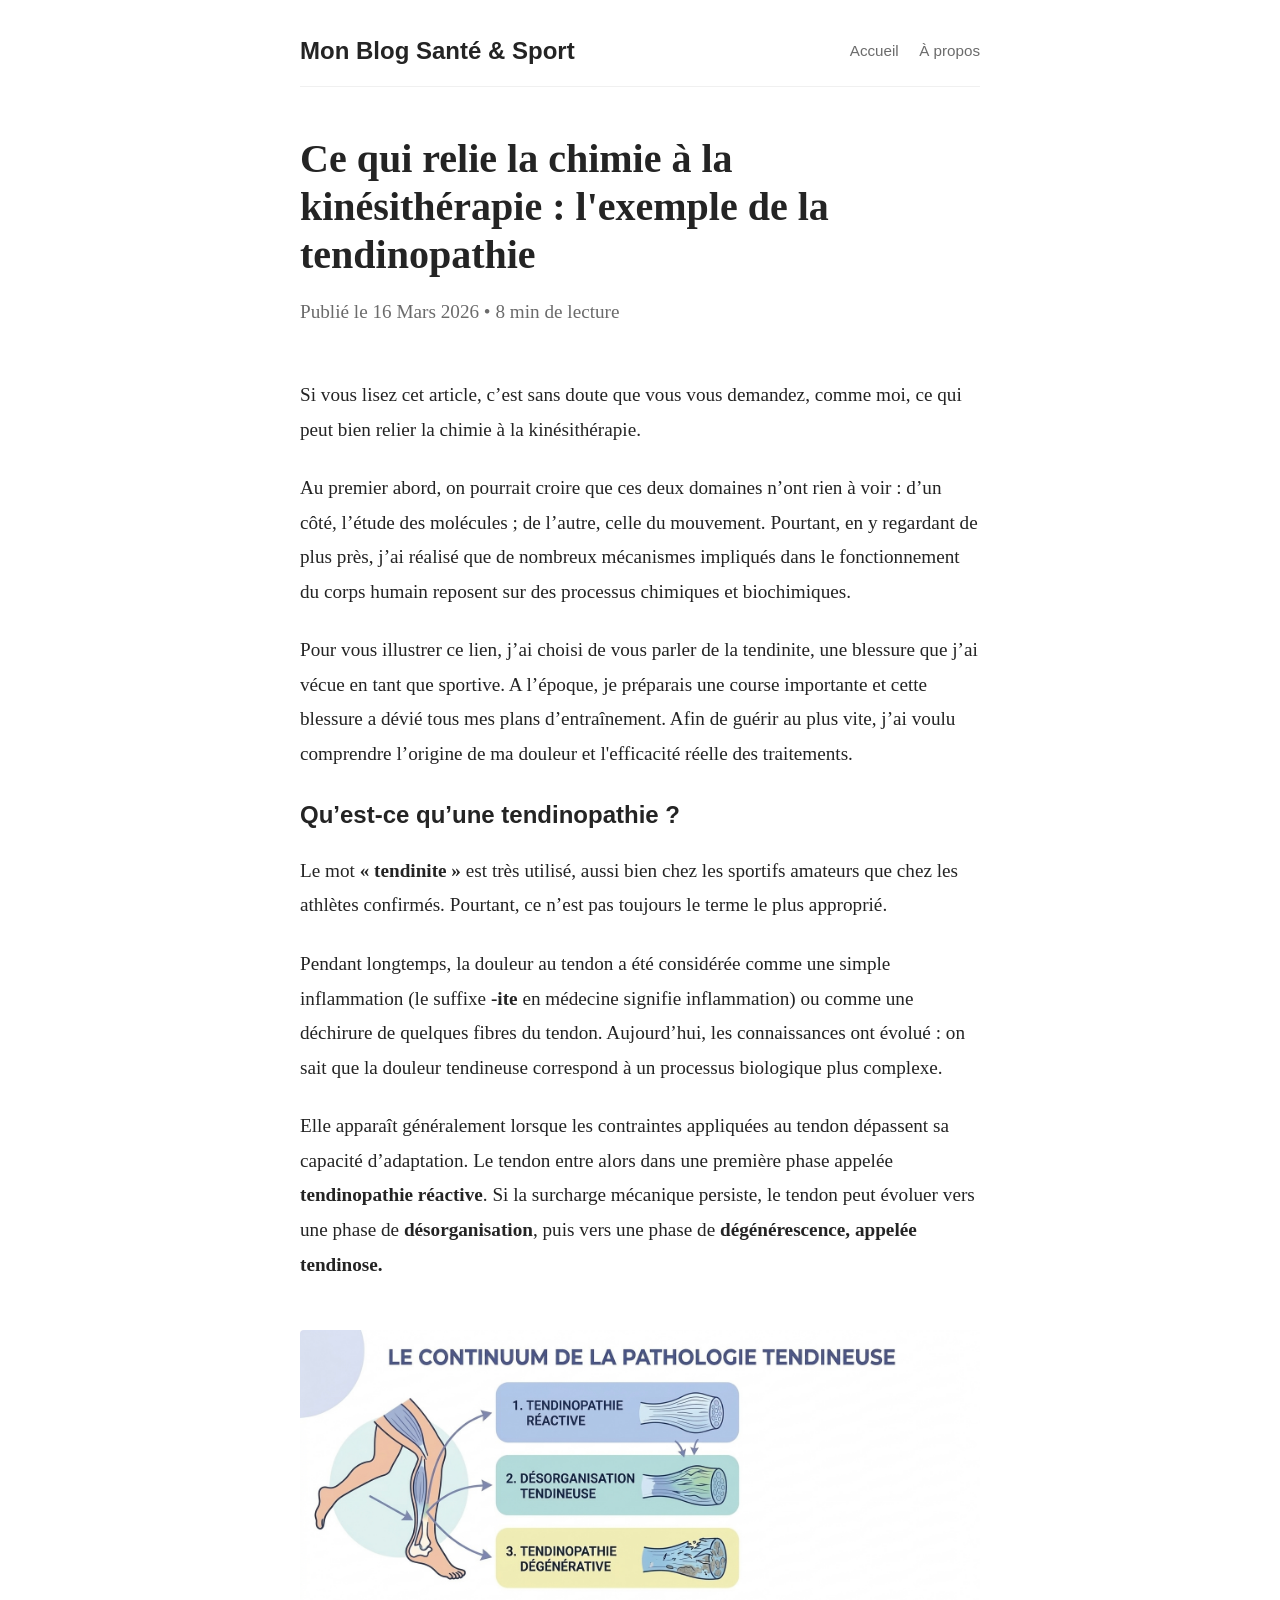
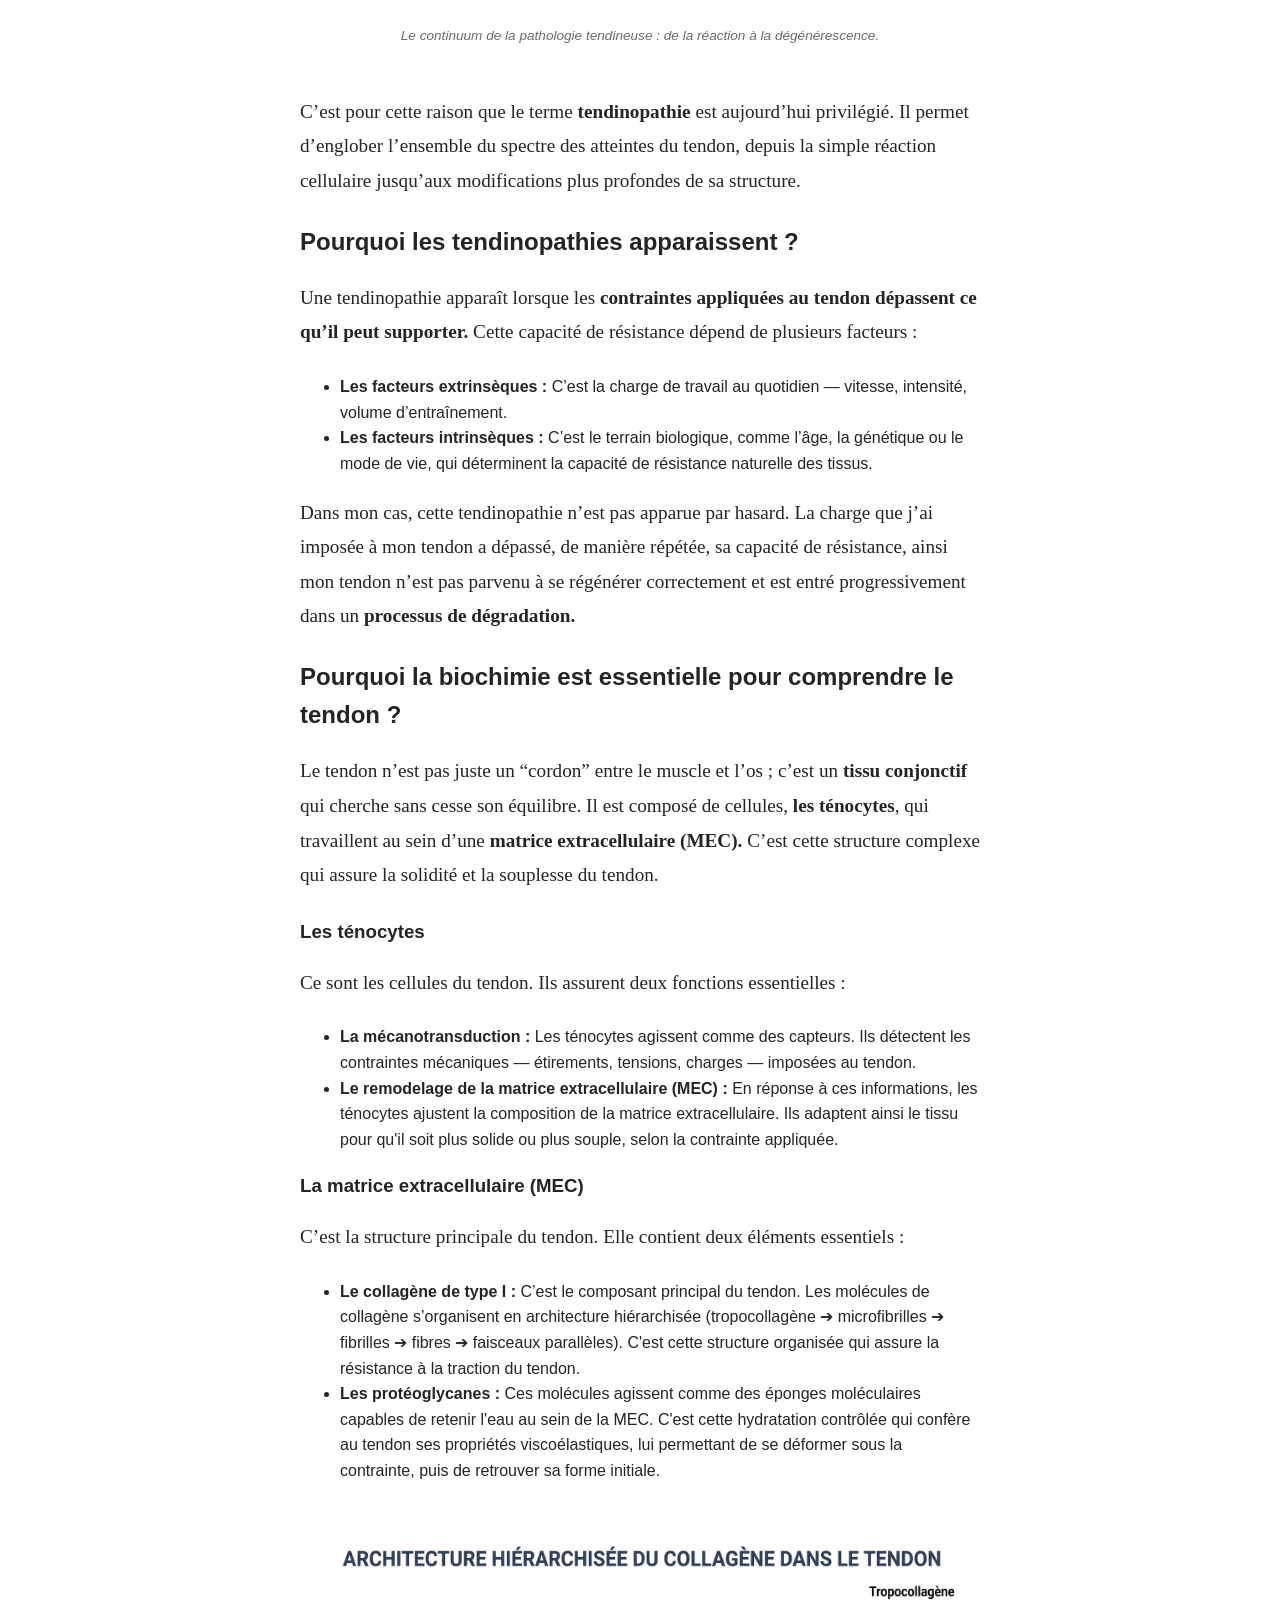
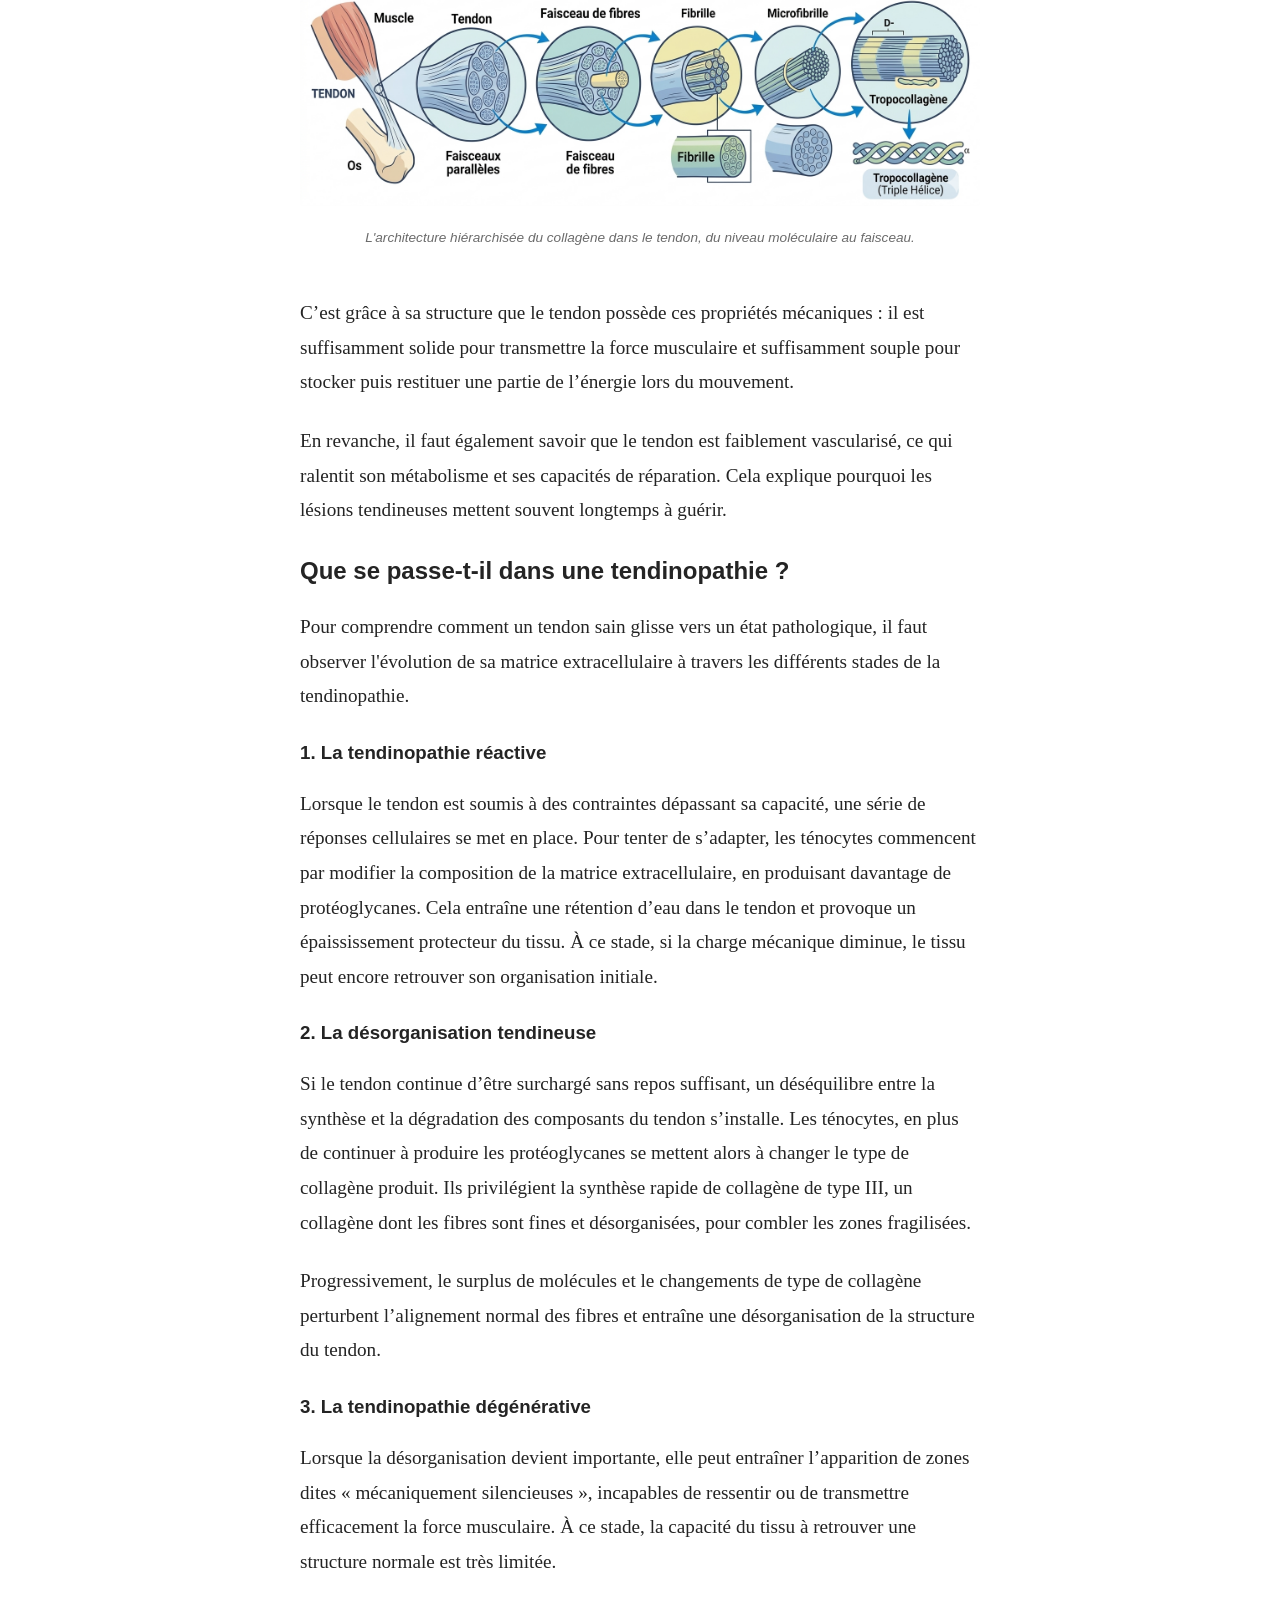
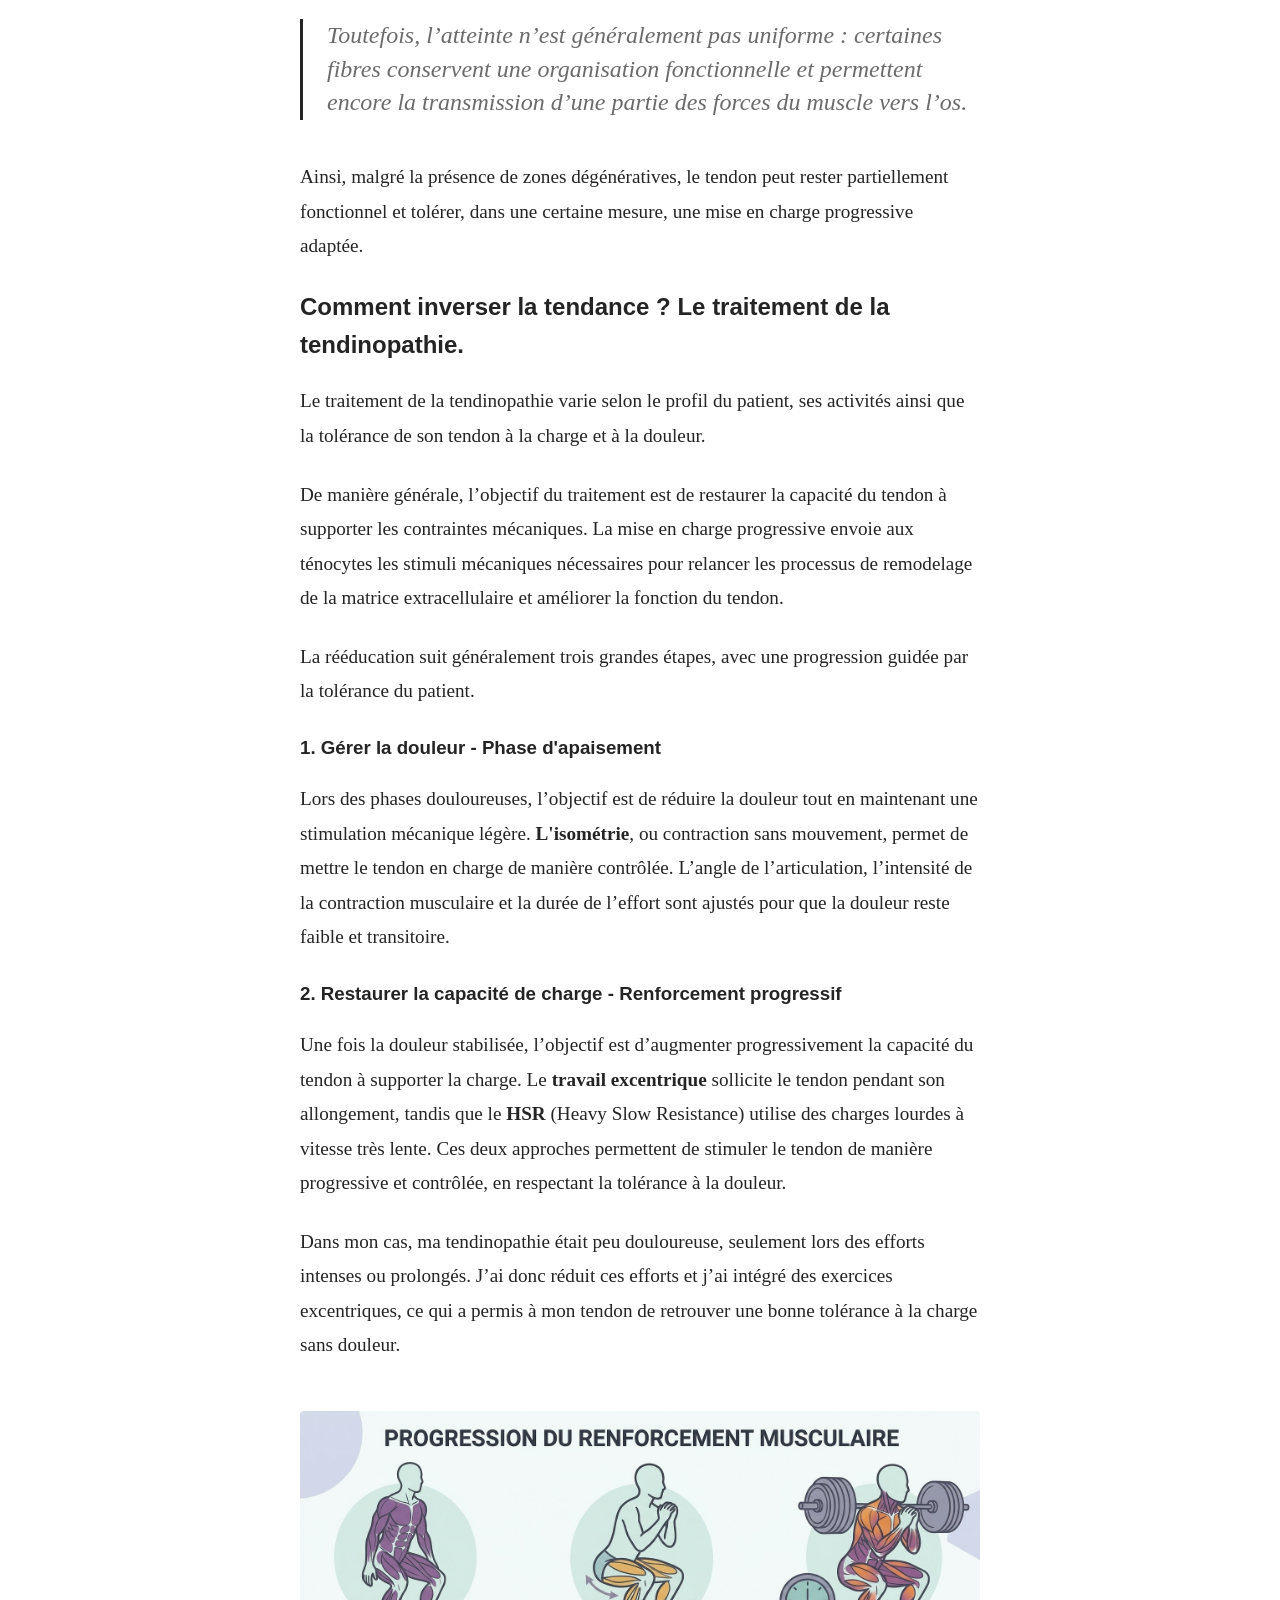
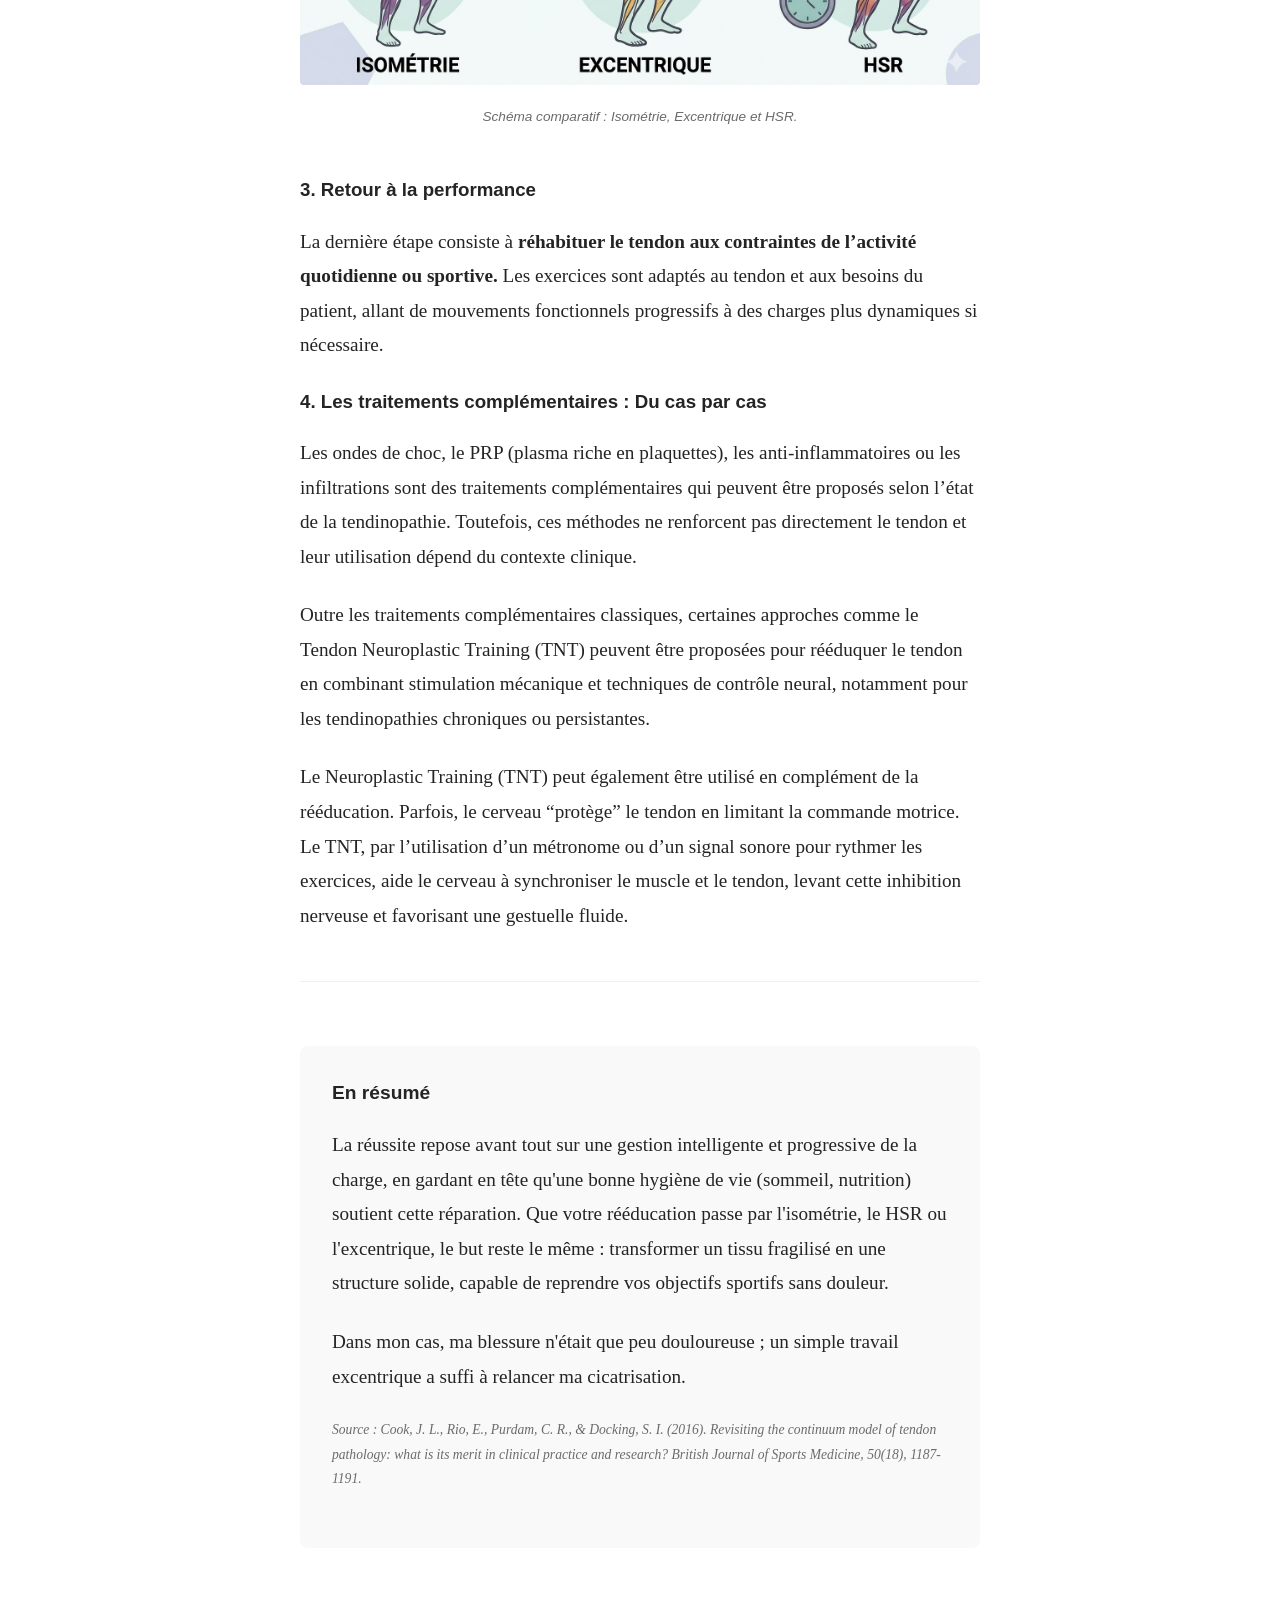
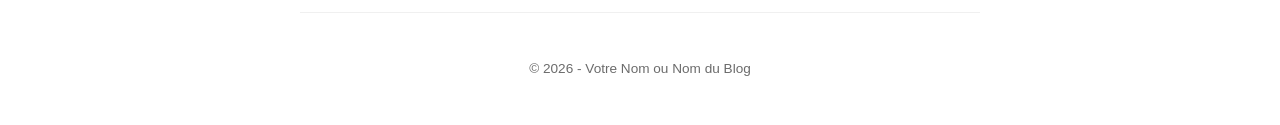
==== commit 50da93a9: "Add files via upload" ====
--- a/article-1.html
+++ b/article-1.html
@@ -47,10 +47,12 @@
         <p>Elle apparaît généralement lorsque les contraintes appliquées au tendon dépassent sa capacité d’adaptation. Le tendon entre alors dans une première phase appelée <b>tendinopathie réactive</b>. Si la surcharge mécanique persiste, le tendon peut évoluer vers une phase de <b>désorganisation</b>, puis vers une phase de <b>dégénérescence, appelée tendinose.</b></p>
         
         <figure style="margin: 3rem 0; text-align: center;">
-            <div style="background-color: #f2f2f2; width: 100%; height: 250px; display: flex; align-items: center; justify-content: center; border-radius: 4px; color: #6B6B6B;">
-                [Insérer ici un schéma du continuum de la tendinopathie : Réactive ➔ Désorganisation ➔ Dégénérative]
-            </div>
-            <figcaption style="font-size: 0.85rem; color: #6B6B6B; margin-top: 0.8rem; font-style: italic;">Évolution de la pathologie tendineuse en fonction de la surcharge mécanique.</figcaption>
+            <figure style="margin: 3rem 0; text-align: center;">
+                <img src="image_1.png" alt="Le continuum de la pathologie tendineuse" style="width: 100%; max-width: 800px; height: auto; border-radius: 4px;">
+                <figcaption style="font-size: 0.85rem; color: #6B6B6B; margin-top: 0.8rem; font-style: italic;">
+                    Le continuum de la pathologie tendineuse : de la réaction à la dégénérescence.
+                </figcaption>
+            </figure>
         </figure>
 
         <p>C’est pour cette raison que le terme <b>tendinopathie</b> est aujourd’hui privilégié. Il permet d’englober l’ensemble du spectre des atteintes du tendon, depuis la simple réaction cellulaire jusqu’aux modifications plus profondes de sa structure.</p>
@@ -86,10 +88,10 @@
         </ul>
 
         <figure style="margin: 3rem 0; text-align: center;">
-            <div style="background-color: #f2f2f2; width: 100%; height: 250px; display: flex; align-items: center; justify-content: center; border-radius: 4px; color: #6B6B6B;">
-                [Insérer ici un schéma de l'architecture hiérarchisée du collagène dans le tendon]
-            </div>
-            <figcaption style="font-size: 0.85rem; color: #6B6B6B; margin-top: 0.8rem; font-style: italic;">De la molécule de tropocollagène au faisceau tendineux.</figcaption>
+            <img src="image_2.png" alt="Architecture hiérarchisée du collagène dans le tendon" style="width: 100%; max-width: 800px; height: auto; border-radius: 4px;">
+            <figcaption style="font-size: 0.85rem; color: #6B6B6B; margin-top: 0.8rem; font-style: italic;">
+                L'architecture hiérarchisée du collagène dans le tendon, du niveau moléculaire au faisceau.
+            </figcaption>
         </figure>
 
         <p>C’est grâce à sa structure que le tendon possède ces propriétés mécaniques : il est suffisamment solide pour transmettre la force musculaire et suffisamment souple pour stocker puis restituer une partie de l’énergie lors du mouvement.</p>
@@ -129,11 +131,14 @@
         
         <p>Dans mon cas, ma tendinopathie était peu douloureuse, seulement lors des efforts intenses ou prolongés. J’ai donc réduit ces efforts et j’ai intégré des exercices excentriques, ce qui a permis à mon tendon de retrouver une bonne tolérance à la charge sans douleur.</p>
 
+
         <figure style="margin: 3rem 0; text-align: center;">
-            <div style="background-color: #f2f2f2; width: 100%; height: 250px; display: flex; align-items: center; justify-content: center; border-radius: 4px; color: #6B6B6B;">
-                [Insérer ici un schéma visuel comparant Isométrie, Excentrique et HSR]
-            </div>
+            <img src="image_3.png" alt="Schéma comparatif : Isométrie, Excentrique et HSR" style="width: 100%; max-width: 800px; height: auto; border-radius: 4px;">
+            <figcaption style="font-size: 0.85rem; color: #6B6B6B; margin-top: 0.8rem; font-style: italic;">
+                Schéma comparatif : Isométrie, Excentrique et HSR.
+            </figcaption>
         </figure>
+
 
         <h3>3. Retour à la performance</h3>
         <p>La dernière étape consiste à <b>réhabituer le tendon aux contraintes de l’activité quotidienne ou sportive.</b> Les exercices sont adaptés au tendon et aux besoins du patient, allant de mouvements fonctionnels progressifs à des charges plus dynamiques si nécessaire.</p>
